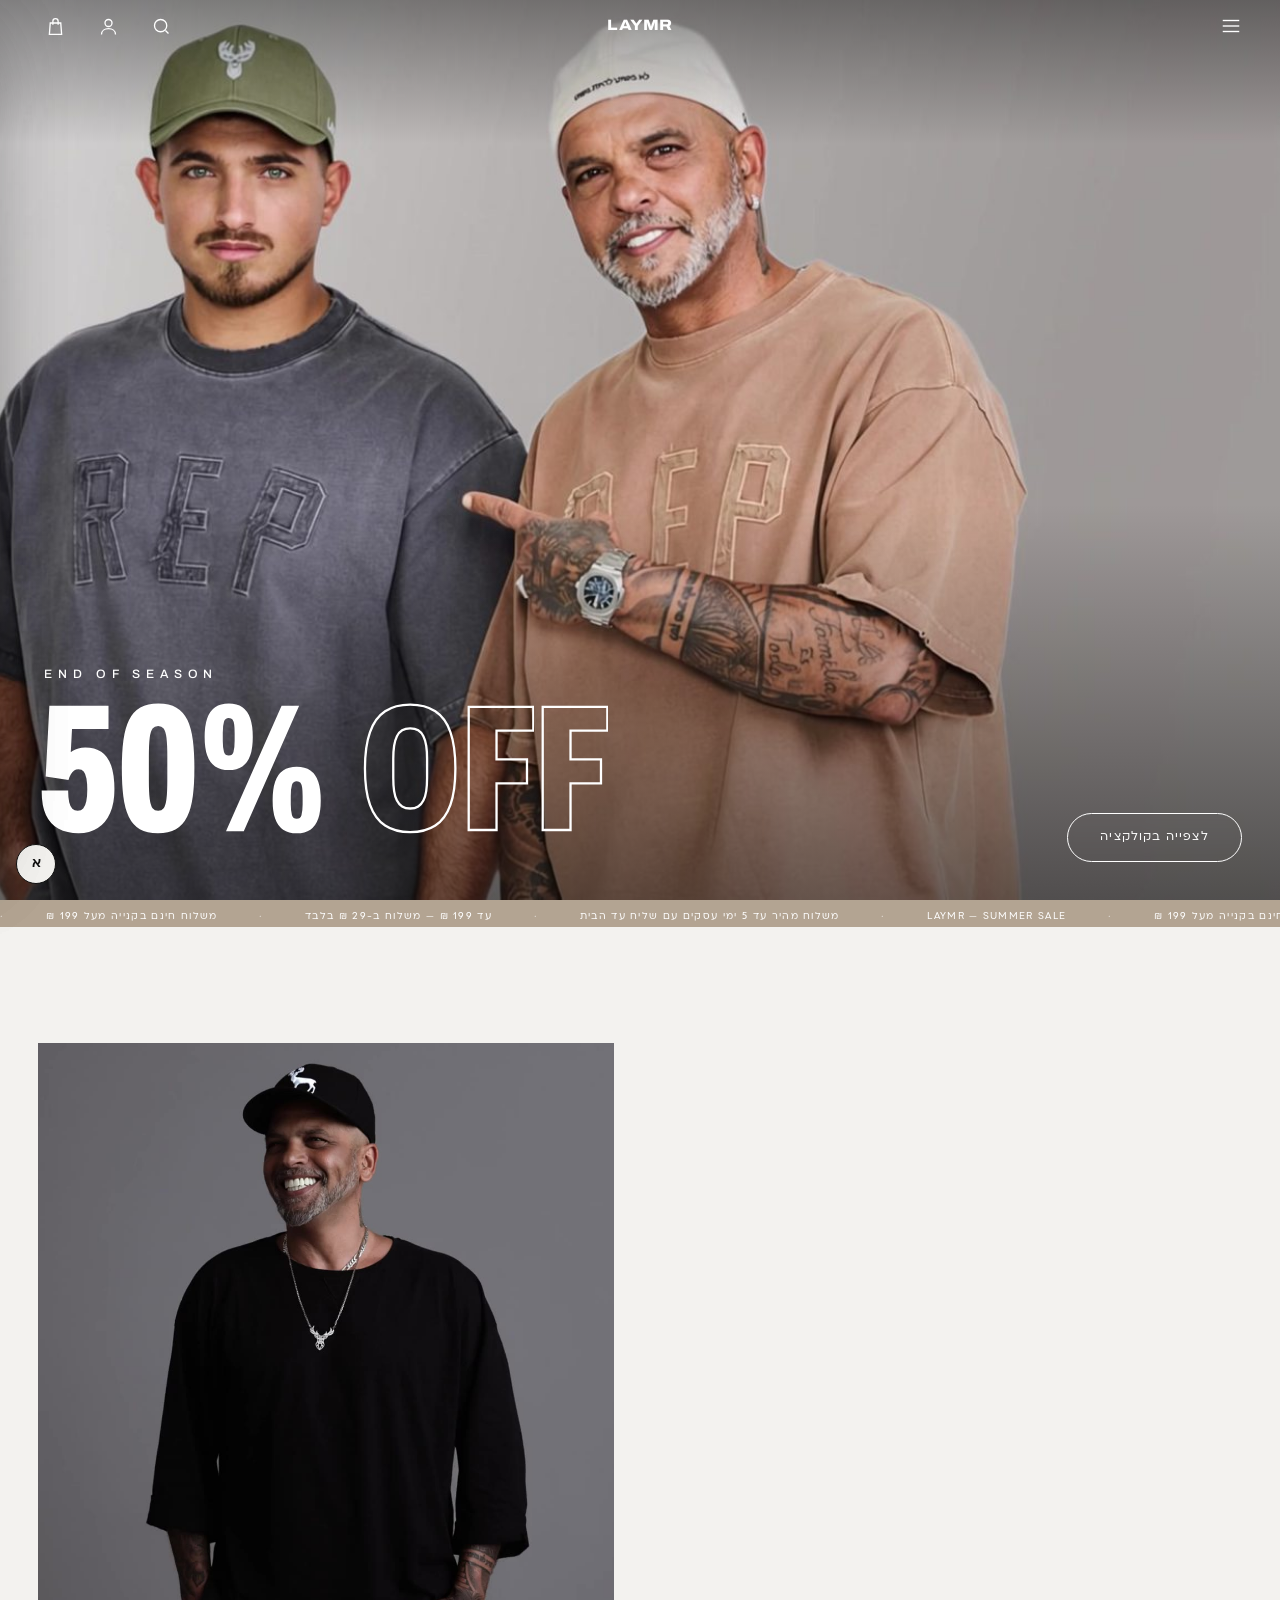
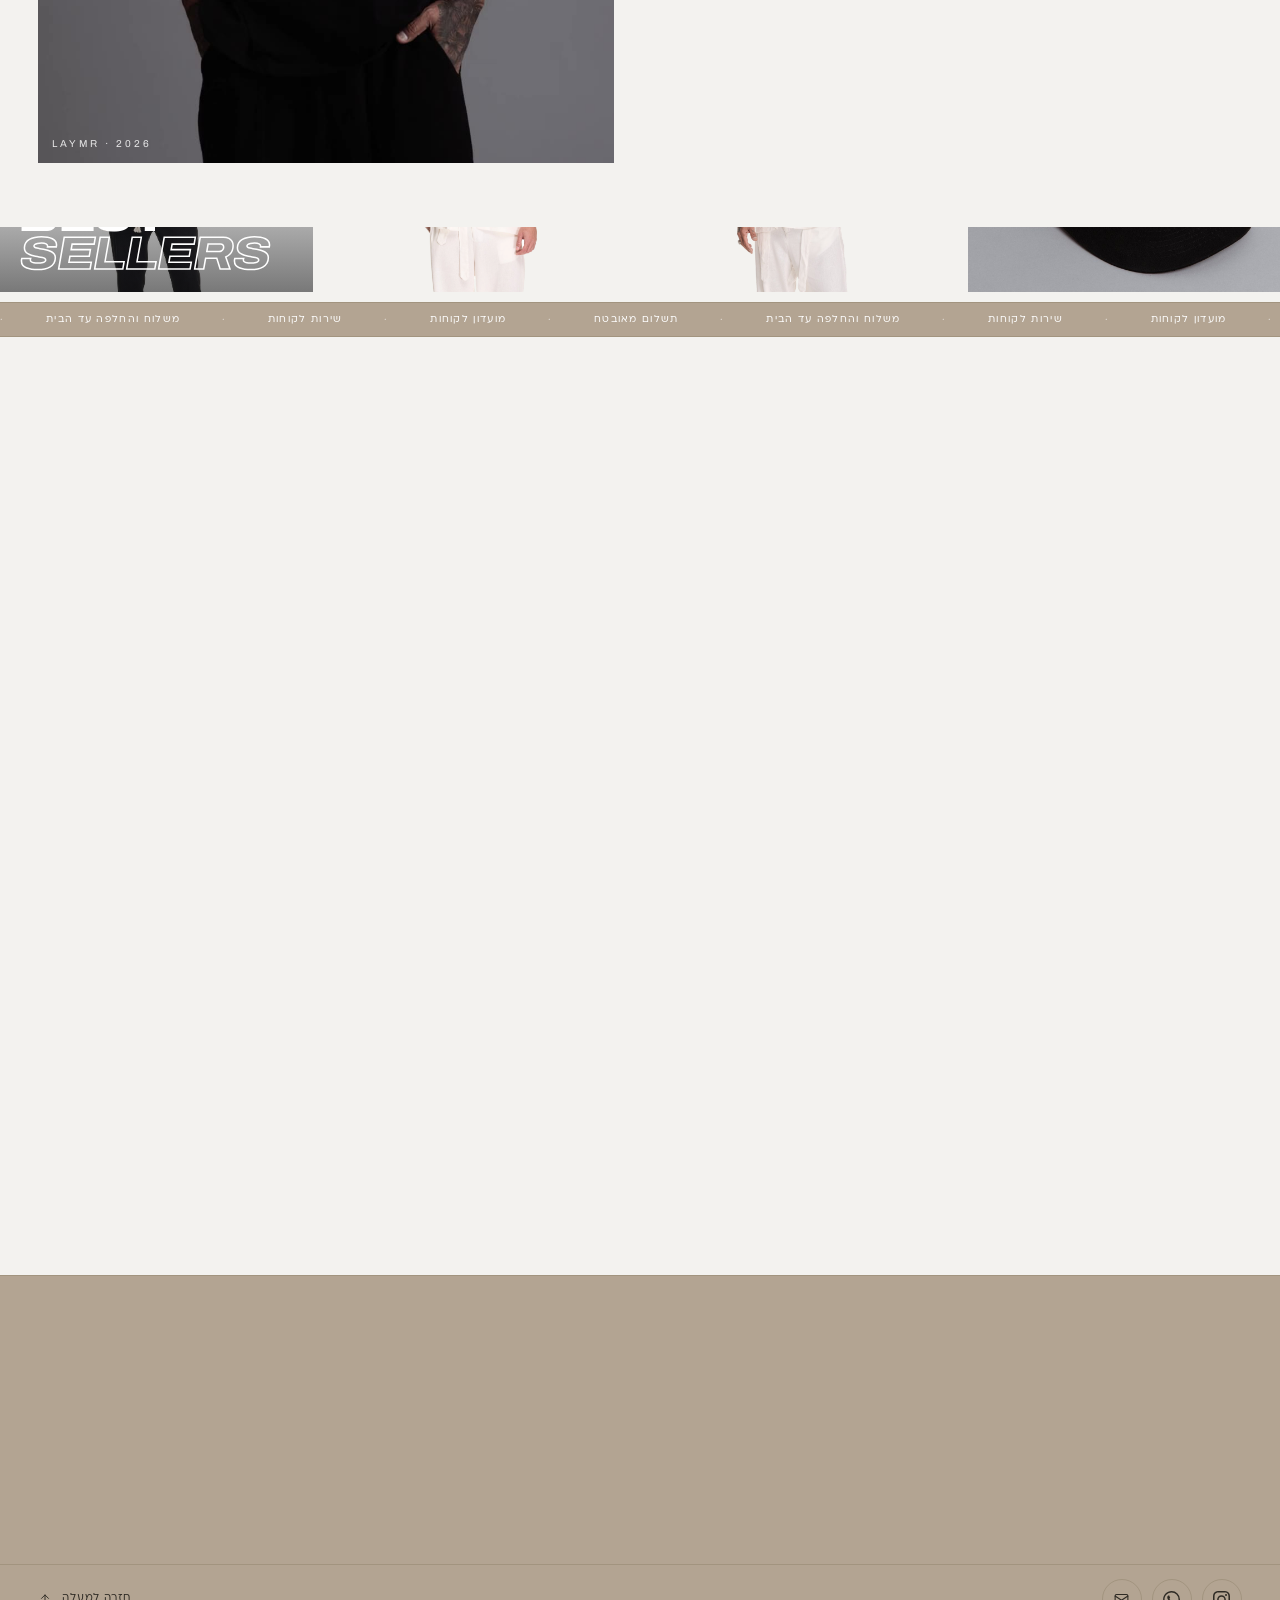
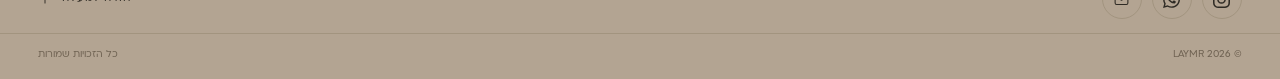
==== index.html @ 88dca65c "Desktop header: categories collapsed behind a 3-line toggle, expand inline on click Co-Authored-By: " ====
<!DOCTYPE html>
<html lang="he" dir="rtl">
<head>
<meta charset="UTF-8">
<meta name="viewport" content="width=device-width, initial-scale=1.0">
<title>LAYMR</title>
<!--
  LAYMR — רה-דיזיין, גרסה 1 (דראפט לאישור)
  כיוון: "פוסט-מינימליזם אופנתי" — מונוכרום, טיפוגרפיה ענקית כגרפיקה, גריד קווים דקים,
  תוויות שירות טקסטואליות, תנועה איטית ומדויקת (ease-out-expo), RTL מלא.
  גרסה מקומית: התמונות נטענות מתיקיית images/.
-->
<link rel="preconnect" href="https://fonts.googleapis.com">
<link rel="preconnect" href="https://fonts.gstatic.com" crossorigin>
<link href="https://fonts.googleapis.com/css2?family=Archivo:wdth,wght@62..125,100..900&family=IBM+Plex+Sans+Hebrew:wght@300;400;500;600;700&display=swap" rel="stylesheet">
<style>
/* ===== Ploni — פונט עברית (רישיון הלקוח) ===== */
@font-face{font-family:'Ploni';src:url('fonts/ploni-regular.woff2') format('woff2');font-weight:400;font-style:normal;font-display:swap}
@font-face{font-family:'Ploni';src:url('fonts/ploni-medium.woff2') format('woff2');font-weight:500;font-style:normal;font-display:swap}
@font-face{font-family:'Ploni';src:url('fonts/ploni-demibold.woff2') format('woff2');font-weight:600;font-style:normal;font-display:swap}
@font-face{font-family:'Ploni';src:url('fonts/ploni-bold.woff2') format('woff2');font-weight:700;font-style:normal;font-display:swap}

/* ============ TOKENS ============ */
:root{
  --font-he:'Ploni','IBM Plex Sans Hebrew',-apple-system,'Segoe UI',Arial,sans-serif;
  --font-lat:'Archivo','IBM Plex Sans Hebrew',Arial,sans-serif;

  --bg:#f3f2ef;          /* נייר חם, לא לבן סטרילי */
  --ink:#121212;
  --muted:#6a6a66;
  --line:#dcdad4;
  --line-strong:#121212;
  --warm:#b3a492;
  --warm-line:#a2947f;
  --warm-ink:#2e2a24;
  --white:#fdfdfc;

  --space-1:.25rem; --space-2:.5rem; --space-3:.75rem; --space-4:1rem;
  --space-6:1.5rem; --space-8:2rem; --space-12:3rem; --space-16:4rem; --space-24:6rem;

  --micro:11px;
  --ease:cubic-bezier(.16,1,.3,1);          /* ease-out-expo */
  --ease-io:cubic-bezier(.76,0,.24,1);
  --dur:.5s;
  --pad:clamp(16px,3vw,48px);
}
*{margin:0;padding:0;box-sizing:border-box}
html{scroll-behavior:smooth}
body{font-family:var(--font-he);background:var(--bg);color:var(--ink);font-size:15px;line-height:1.55;-webkit-font-smoothing:antialiased}
img{display:block;max-width:100%}
a{color:inherit;text-decoration:none}
ul{list-style:none}
button{font:inherit;color:inherit;background:none;border:none;cursor:pointer}
::selection{background:var(--ink);color:var(--bg)}
:focus-visible{outline:1.5px solid var(--ink);outline-offset:3px}

.lat{font-family:var(--font-lat)}
.micro{font-size:var(--micro);letter-spacing:.14em;text-transform:uppercase;font-weight:500}
.micro-he{font-size:12px;letter-spacing:.06em;font-weight:500}

/* ============ קו עליון — טיקר ============ */
.ticker{background:var(--warm);border-bottom:1px solid var(--warm-line);overflow:hidden;display:flex;user-select:none}
.ticker__inner{display:flex;flex-shrink:0;align-items:center;gap:0;animation:marquee 36s linear infinite;direction:ltr}
.ticker:hover .ticker__inner{animation-play-state:paused}
.ticker span{display:inline-block;padding:8px 2.6rem 8px 0;font-size:var(--micro);letter-spacing:.12em;white-space:nowrap;color:#fff}
.ticker span::after{content:'·';margin-right:2.6rem;color:rgba(255,255,255,.6)}
@keyframes marquee{to{transform:translateX(-100%)}}

/* ============ Header ============ */
header{position:fixed;top:0;right:0;left:0;z-index:70;color:#fff;background:transparent;border-bottom:1px solid transparent;transition:color .35s,background .35s,border-color .35s}
header.scrolled{color:var(--ink);background:color-mix(in srgb,var(--warm) 92%,transparent);backdrop-filter:blur(12px);border-bottom:1px solid var(--warm-line)}
.header-row{display:flex;align-items:center;justify-content:space-between;padding:0 var(--pad);height:52px;gap:16px}
.h-start{display:flex;align-items:center;gap:18px;min-width:0}
.h-nav{display:flex;gap:clamp(12px,1.3vw,22px);white-space:nowrap}
@media(min-width:1181px){
.h-nav{max-width:0;overflow:hidden;opacity:0;transition:max-width .7s var(--ease),opacity .4s;pointer-events:none}
.h-nav a{opacity:0;transform:translateX(14px);transition:opacity .45s var(--ease),transform .55s var(--ease)}
header.nav-open .h-nav{max-width:900px;opacity:1;pointer-events:auto}
header.nav-open .h-nav a{opacity:1;transform:none}
header.nav-open .h-nav a:nth-child(1){transition-delay:.05s}header.nav-open .h-nav a:nth-child(2){transition-delay:.09s}header.nav-open .h-nav a:nth-child(3){transition-delay:.13s}header.nav-open .h-nav a:nth-child(4){transition-delay:.17s}header.nav-open .h-nav a:nth-child(5){transition-delay:.21s}header.nav-open .h-nav a:nth-child(6){transition-delay:.25s}header.nav-open .h-nav a:nth-child(7){transition-delay:.29s}header.nav-open .h-nav a:nth-child(8){transition-delay:.33s}header.nav-open .h-nav a:nth-child(9){transition-delay:.37s}header.nav-open .h-nav a:nth-child(10){transition-delay:.41s}
}
.menu-toggle svg path{transition:transform .4s var(--ease),opacity .3s;transform-origin:12px 12px}
header.nav-open .menu-toggle .l1{transform:translateY(6px) rotate(45deg)}
header.nav-open .menu-toggle .l2{opacity:0}
header.nav-open .menu-toggle .l3{transform:translateY(-6px) rotate(-45deg)}
.h-nav a{font-size:12.5px;letter-spacing:.05em;font-weight:500;position:relative;padding:4px 0}
.h-nav a::after{content:'';position:absolute;bottom:0;right:0;height:1px;width:0;background:currentColor;transition:width .35s var(--ease)}
.h-nav a:hover::after{width:100%}
.hic{display:block;padding:7px}
.hic svg{width:21px;height:21px;stroke:currentColor;fill:none;stroke-width:1.5;display:block}
.hic:hover{opacity:.55}
.menu-toggle svg{width:22px;height:22px;stroke:currentColor;fill:none;stroke-width:1.5;display:block}
.h-mark{font-family:var(--font-lat);font-weight:800;font-stretch:115%;letter-spacing:.02em;font-size:15px;direction:ltr;position:relative;display:flex;align-items:center;justify-content:center}
.h-mark-text{transition:opacity .25s}
.h-mark-logo{position:absolute;inset:0;margin:auto;height:26px;width:auto;opacity:0;transition:opacity .25s}
header.scrolled .h-mark-text{opacity:0}
header.scrolled .h-mark-logo{opacity:1}
.h-util{display:flex;gap:18px;align-items:center}
.menu-toggle{display:block;padding:6px;margin-right:-6px}
@media(max-width:1180px){
  .h-nav{display:none}
}

/* ============ וורדמארק ענק + Hero ============ */
.masthead{position:relative}
.hero{position:relative;overflow:hidden;background:#e7e5e0}
.hero video{width:100%;height:100vh;height:100svh;object-fit:cover;object-position:68% 22%;display:block;background:#e7e5e0}
.hero-campaign{position:absolute;bottom:calc(var(--pad) + 6px);left:var(--pad);z-index:3;color:#fff;direction:ltr;text-align:left}
@media(max-width:700px){.hero-campaign{bottom:calc(var(--pad) + 86px)}}
.hc-kick{display:block;font-family:var(--font-lat);font-size:clamp(10px,.95vw,14px);font-weight:500;letter-spacing:.48em;text-transform:uppercase;opacity:0;margin:0 0 clamp(10px,1.1vw,16px) 6px;animation:hcUp .9s var(--ease) .95s forwards}.hc-line{display:flex;align-items:flex-end;gap:.18em;font-family:var(--font-lat);font-stretch:66%;font-weight:800;font-size:clamp(84px,14vw,236px);line-height:.82;letter-spacing:-.005em}.hc-w{display:inline-flex}.hc-ch{display:inline-block;overflow:hidden;padding-bottom:.06em}.hc-ch > span{display:block;transform:translateY(112%);opacity:0;animation:hwUp .9s var(--ease) forwards;animation-delay:calc(.45s + var(--i) * .055s)}.hc-ch i{display:block;font-style:normal;animation:hcFloat 5s ease-in-out infinite;animation-delay:calc(var(--i) * -.55s)}@keyframes hcFloat{0%,100%{transform:translateY(0)}50%{transform:translateY(-.035em)}}.hc-w.hollow i{color:transparent;-webkit-text-stroke:clamp(1.4px,.18vw,2.8px) #fff;animation:hcFloat 5s ease-in-out infinite,hcFill 3.4s ease-in-out infinite;animation-delay:calc(var(--i) * -.55s),calc(1.6s + var(--i) * .06s)}@keyframes hcFill{0%,44%,100%{color:transparent}50%,94%{color:#fff}}.hc-w.solid i{color:#fff;-webkit-text-stroke:clamp(1.4px,.18vw,2.8px) #fff;animation:hcFloat 5s ease-in-out infinite,hcSwap 3.4s ease-in-out infinite;animation-delay:calc(var(--i) * -.55s),calc(1.6s + var(--i) * .06s)}@keyframes hcSwap{0%,44%,100%{color:#fff}50%,94%{color:transparent}}@keyframes hcUp{from{opacity:0;transform:translateY(34px)}to{opacity:1;transform:none}}
.hc-sub{font-family:var(--font-lat);font-size:clamp(10px,1.2vw,15px);letter-spacing:.28em;margin-top:14px;font-weight:600}
.hero::after{content:'';position:absolute;inset:0;background:linear-gradient(to top,rgba(10,10,10,.52),transparent 44%);pointer-events:none}
.hero::before{content:'';position:absolute;inset:0;background:linear-gradient(to bottom,rgba(10,10,10,.4),transparent 16%);pointer-events:none;z-index:1}
.hero-meta{position:absolute;bottom:0;right:0;left:0;z-index:3;display:flex;justify-content:flex-start;align-items:flex-end;padding:var(--pad);color:#fff}
.hero-cta{font-size:13.5px;letter-spacing:.08em;border:1px solid #fff;border-radius:999px;padding:13px 32px;white-space:nowrap;transition:background .3s,color .3s;backdrop-filter:blur(3px)}
.hero-cta:hover{background:#fff;color:var(--ink)}

/* ============ מקטעים ============ */
.section{padding:0 var(--pad)}
.section-head{display:flex;align-items:flex-end;justify-content:space-between;gap:16px;padding:clamp(40px,7vw,86px) 0 clamp(16px,2.4vw,26px);border-bottom:1px solid var(--line-strong)}
.section-head .idx{font-family:var(--font-lat);font-size:var(--micro);letter-spacing:.14em;color:var(--muted);display:block;margin-bottom:10px;direction:ltr;text-align:right}
.section-head h2{font-size:clamp(34px,6vw,76px);font-weight:600;line-height:.95;letter-spacing:-.01em}
.section-head h2.lat{font-weight:800;font-stretch:112%;letter-spacing:0}
.section-head .view-all{font-size:12.5px;letter-spacing:.06em;white-space:nowrap;border-bottom:1px solid var(--ink);padding-bottom:3px;margin-bottom:6px;transition:opacity .3s}
.section-head .view-all:hover{opacity:.55}

/* גריד מוצרים עם קווים דקים */
.pgrid{display:grid;grid-template-columns:repeat(4,1fr);gap:1px;background:var(--line);border-bottom:1px solid var(--line)}
@media(max-width:1060px){.pgrid{grid-template-columns:repeat(3,1fr)}}
@media(max-width:720px){.pgrid{grid-template-columns:repeat(2,1fr)}}
.pcard{background:var(--bg);display:flex;flex-direction:column;position:relative;transition:background .4s}
.pcard:hover{background:var(--white)}
.pmedia{position:relative;overflow:hidden;aspect-ratio:3/4;background:#e9e7e2}
.pmedia img{width:100%;height:100%;object-fit:cover;transition:opacity .55s var(--ease),transform .9s var(--ease)}
.pmedia .alt{position:absolute;inset:0;opacity:0}
@media(hover:hover){
  .pcard:hover .pmedia .alt{opacity:1}
  .pcard:hover .pmedia .main{transform:scale(1.04)}
}
.ptag{position:absolute;top:10px;inset-inline-start:10px;font-family:var(--font-lat);font-size:10px;letter-spacing:.14em;background:var(--bg);padding:4px 8px;direction:ltr}
.soldout .pmedia img{filter:grayscale(.85);opacity:.6}
.soldout-band{position:absolute;inset-inline:0;top:50%;transform:translateY(-50%);text-align:center;font-size:11px;letter-spacing:.2em;padding:8px 0;background:color-mix(in srgb,var(--bg) 85%,transparent);backdrop-filter:blur(2px)}
.pinfo{display:flex;justify-content:space-between;align-items:baseline;gap:10px;padding:12px 14px 16px}
.pname{font-size:13px;font-weight:500;line-height:1.35}
.pcolors{font-size:11px;color:var(--muted);display:block;margin-top:3px}
.pprice{text-align:left;white-space:nowrap;font-size:13px}
.pprice .was{display:block;color:var(--muted);text-decoration:line-through;font-size:11px}
.pprice .now{font-weight:600}

/* ===== טיילים נקיים עם וידאו מוביל ===== */
.tile-grid{display:grid;grid-template-columns:repeat(4,1fr);gap:10px;margin-top:10px;margin-inline:calc(-1*var(--pad))}#tiles-new{margin-top:0}
@media(max-width:720px){.tile-grid{grid-template-columns:repeat(2,1fr);gap:8px;margin-top:8px}}
.tile{position:relative;display:block;aspect-ratio:1/1;overflow:hidden;background:#e9e7e2}
.tile img,.tile video{width:100%;height:100%;object-fit:cover;object-position:center 15%;transition:transform .8s var(--ease)}
.tile:hover img,.tile:hover video{transform:scale(1.045)}
.tile-lead::after{content:'';position:absolute;inset:0;background:linear-gradient(to top,rgba(10,10,10,.55),rgba(10,10,10,.18) 38%,transparent 60%);pointer-events:none}
.tile-title{position:absolute;bottom:clamp(14px,1.4vw,24px);left:clamp(14px,1.4vw,24px);right:14px;z-index:2;color:#fff;font-family:var(--font-lat);direction:ltr;text-align:left;display:flex;flex-direction:column;gap:clamp(8px,.8vw,13px);pointer-events:none}.tt-kick{display:flex;align-items:center;gap:10px;font-size:clamp(9px,.72vw,11px);font-weight:500;letter-spacing:.42em;text-transform:uppercase;white-space:nowrap}.tt-kick i{display:block;width:22px;height:1px;background:currentColor;flex:none}.tt-main{display:flex;flex-direction:column;align-items:flex-start;font-stretch:118%;font-size:clamp(30px,3.6vw,64px);line-height:.82;letter-spacing:-.03em}.tt-solid{font-weight:860}.tt-hollow{font-weight:800;font-style:italic;color:transparent;-webkit-text-stroke:clamp(1px,.12vw,2px) #fff;padding-left:.05em;transition:color .5s var(--ease)}.tile-lead:hover .tt-hollow{color:#fff}.tt-kick,.tt-main{opacity:0;transform:translateY(22px);transition:opacity .9s var(--ease),transform .9s var(--ease)}.in .tt-main{opacity:1;transform:none;transition-delay:.35s}.in .tt-kick{opacity:.92;transform:none;transition-delay:.6s}

/* ===== קרוסלת מוצרים ===== */
.pcar-wrap{margin-top:clamp(40px,6vw,80px);padding-bottom:clamp(64px,7vw,110px)}
.pcar{overflow:hidden;padding:clamp(76px,9.2vw,140px) 0}
.pcar-track{display:flex;gap:clamp(14px,2vw,26px);transition:transform .65s var(--ease);align-items:center}
.pcar-item{position:relative;flex:0 0 min(26%,320px);aspect-ratio:3/4;background:var(--bg);transform:scale(.56);transition:transform .7s var(--ease);cursor:pointer}
@media(max-width:720px){.pcar-item{flex:0 0 56%}}
.pcar-item.is-center{transform:scale(1.5);z-index:2}.pcar-track.noanim,.pcar-track.noanim .pcar-item{transition:none}
.pcar-item img{width:100%;height:100%;object-fit:contain;mix-blend-mode:multiply}
.pcar-bottom{display:flex;flex-direction:column;align-items:center;gap:16px;margin-top:14px}
.pcar-nav{display:flex;align-items:center;gap:14px}
.pcar-nav button{width:42px;height:42px;border:1px solid var(--ink);border-radius:50%;display:flex;align-items:center;justify-content:center;font-size:16px;transition:background .3s,color .3s}
.pcar-nav button:hover{background:var(--ink);color:var(--bg)}
.pcar-count{font-family:var(--font-lat);font-size:12px;letter-spacing:.12em;color:var(--muted);min-width:64px;text-align:center}
.pcar-all{background:var(--ink);color:var(--bg);border-radius:999px;padding:13px 32px;font-size:13.5px;letter-spacing:.05em;transition:opacity .3s}
.pcar-all:hover{opacity:.85}

/* ============ אינדקס קולקציות ============ */
.cindex{margin-top:clamp(56px,9vw,120px);border-top:1px solid var(--line-strong)}
.crow{display:flex;align-items:baseline;justify-content:space-between;gap:16px;border-bottom:1px solid var(--line);padding:clamp(14px,2.4vw,26px) 0;position:relative;transition:padding-inline-start .5s var(--ease)}
.crow:hover{padding-inline-start:clamp(10px,2vw,28px)}
.crow .cname{font-size:clamp(30px,5.4vw,70px);font-weight:600;line-height:1;letter-spacing:-.01em}
.crow .cname.lat{font-weight:800;font-stretch:112%}
.crow .cmeta{font-size:var(--micro);letter-spacing:.12em;color:var(--muted);white-space:nowrap;transition:color .3s}
.crow:hover .cmeta{color:var(--ink)}
.cpreview{position:fixed;z-index:60;width:min(300px,26vw);aspect-ratio:3/4;object-fit:cover;pointer-events:none;opacity:0;transform:scale(.96);transition:opacity .4s var(--ease),transform .4s var(--ease);top:50%;left:var(--pad);translate:0 -50%}
.cpreview.show{opacity:1;transform:scale(1)}
@media(max-width:960px),(hover:none){.cpreview{display:none}}

/* ============ SHOP THE LOOK ============ */
.look{display:grid;grid-template-columns:7fr 5fr;gap:clamp(20px,3.4vw,56px);align-items:start;padding-top:clamp(20px,3vw,36px)}
@media(max-width:860px){.look{grid-template-columns:1fr}}
.look-media{position:relative;overflow:hidden;background:#e9e7e2}
.look-media img{width:100%;aspect-ratio:4/5;object-fit:cover;transition:opacity .6s var(--ease)}
.look-side{position:sticky;top:76px}
.look-items{border-top:1px solid var(--line-strong)}
.litem{display:flex;gap:16px;align-items:center;padding:16px 0;border-bottom:1px solid var(--line)}
.litem img{width:72px;height:92px;object-fit:cover;background:#e9e7e2}
.litem .pname{font-size:14px}
.litem .add{font-size:12px;letter-spacing:.06em;border-bottom:1px solid var(--ink);padding-bottom:2px;margin-top:8px;display:inline-block;transition:opacity .3s}
.litem .add:hover{opacity:.55}
.look-nav{display:flex;align-items:center;gap:18px;margin-top:18px}
.look-nav button{font-size:12.5px;letter-spacing:.06em;border-bottom:1px solid transparent;transition:border-color .3s}
.look-nav button:hover{border-color:var(--ink)}
.look-count{font-family:var(--font-lat);font-size:var(--micro);letter-spacing:.14em;color:var(--muted);direction:ltr}

/* ============ בלוק מותג ============ */
.brand{padding:clamp(70px,11vw,150px) var(--pad)}
.brand-statement{font-size:clamp(26px,4.4vw,58px);font-weight:600;line-height:1.14;letter-spacing:-.01em;max-width:1050px}
.brand-statement .dim{color:var(--muted)}
.brand-cols{display:grid;grid-template-columns:5fr 7fr;gap:clamp(24px,4vw,64px);margin-top:clamp(40px,6vw,80px);align-items:end}
@media(max-width:860px){.brand-cols{grid-template-columns:1fr}}
.brand-cols img{width:100%;aspect-ratio:4/5;object-fit:cover;background:#e9e7e2}
.brand-text p{margin-bottom:14px;max-width:52ch;color:#2e2e2b;font-size:15.5px}
.brand-text .micro{color:var(--muted);display:block;margin-bottom:18px}

/* ============ פס שירות ============ */
.ticker-service{border-top:1px solid var(--warm-line);margin-top:10px}
.ticker-service .ticker__inner{animation-direction:reverse;animation-duration:30s}

/* ============ ניוזלטר ============ */
.news{padding:clamp(70px,10vw,130px) var(--pad);display:grid;grid-template-columns:1fr 1fr;gap:clamp(24px,4vw,64px)}
@media(max-width:860px){.news{grid-template-columns:1fr}}
.news h2{font-size:clamp(30px,4.6vw,58px);font-weight:600;line-height:1.05;letter-spacing:-.01em}
.news p{color:var(--muted);margin-top:12px;max-width:40ch}
.nform{display:flex;align-items:flex-end;gap:14px;border-bottom:1px solid var(--ink);padding-bottom:10px}
.nform input{flex:1;border:none;background:transparent;font:inherit;font-size:16px;padding:8px 0;outline:none;color:var(--ink)}
.nform input::placeholder{color:var(--muted)}
.nform button{font-size:20px;line-height:1;padding:4px 2px;transition:transform .35s var(--ease)}
.nform button:hover{transform:translateX(-5px)}
.nconsent{margin-top:14px;display:flex;flex-direction:column;gap:7px;font-size:12px;color:var(--muted)}
.nconsent label{display:flex;gap:8px;align-items:flex-start;cursor:pointer}
.nconsent input{margin-top:2px;accent-color:var(--ink)}
.nconsent a{text-decoration:underline;text-underline-offset:2px}
.nok{display:none;margin-top:12px;font-size:13px;font-weight:500}

/* ============ Footer ============ */
footer{border-top:1px solid var(--warm-line);background:var(--warm)}
.fwrap{display:grid;grid-template-columns:1.3fr 1fr 1fr 1.1fr .8fr;gap:26px;padding:clamp(28px,4vw,44px) var(--pad) clamp(18px,2.6vw,28px)}
@media(max-width:960px){.fwrap{grid-template-columns:1fr 1fr}}
@media(max-width:600px){.fwrap{grid-template-columns:1fr}}
.fcol h3{font-size:10.5px;letter-spacing:.14em;text-transform:uppercase;font-weight:600;margin-bottom:12px;color:#6f6252}
.fcol li{margin-bottom:7px;font-size:12.5px;color:var(--warm-ink)}
.fcol a{font-size:12.5px;color:var(--warm-ink)}
.fcol a:hover{text-decoration:underline;text-underline-offset:3px}
.fnews .nform{max-width:300px}
.fnews .nform input{font-size:14px;padding:6px 0}
.fnews .nform button{font-size:17px}
.fnews .nform input::placeholder{color:#7d7060}
.fnote{font-size:11.5px;color:#6f6252;margin-top:10px;max-width:300px}
.fbottom{display:flex;justify-content:space-between;gap:12px;padding:12px var(--pad) 16px;font-size:11px;color:#6f6252;border-top:1px solid var(--warm-line);flex-wrap:wrap}

/* ============ אוברליי תפריט + עגלה ============ */
.scrim{position:fixed;inset:0;background:rgba(18,18,18,.35);backdrop-filter:blur(3px);opacity:0;pointer-events:none;transition:opacity .4s;z-index:80}
.scrim.open{opacity:1;pointer-events:auto}
.menu-overlay{position:fixed;inset:0;background:var(--bg);z-index:90;display:flex;flex-direction:column;transform:translateY(-102%);transition:transform .6s var(--ease-io)}
.menu-overlay.open{transform:none}
.mo-head{display:flex;justify-content:space-between;align-items:center;height:52px;padding:0 var(--pad);border-bottom:1px solid var(--line)}
.menu-overlay .mo-head{height:76px;border-bottom:0}
.mo-logo img{height:30px;width:auto;display:block}
.mo-x{width:40px;height:40px;display:grid;place-items:center;margin-left:-8px}
.mo-x svg{width:22px;height:22px;fill:none;stroke:var(--ink);stroke-width:1.3;stroke-linecap:round}
.mo-body{flex:1;overflow-y:auto;padding:6px 0 20px}
.mo-body a{display:flex;align-items:center;justify-content:space-between;padding:0 var(--pad);height:60px;font-size:15.5px;font-weight:500;letter-spacing:.04em;line-height:1;border-bottom:1px solid rgba(46,42,36,.07);opacity:0;transform:translateX(18px);transition:opacity .5s var(--ease),transform .5s var(--ease),background .3s}
.mo-body a:last-child{border-bottom:0}
.mo-body a svg{width:16px;height:16px;fill:none;stroke:currentColor;stroke-width:1.3;stroke-linecap:round;stroke-linejoin:round;opacity:.7}
.mo-body a:hover,.mo-body a:active{background:rgba(46,42,36,.055)}
.mo-body a.on{background:rgba(46,42,36,.055)}
.menu-overlay.open .mo-body a{opacity:1;transform:none}
.mo-foot{padding:22px var(--pad) 30px;background:#e8e4dd;display:flex;flex-direction:column;gap:18px}
.mo-foot-row{display:flex;justify-content:space-between;align-items:center;gap:16px}
.mo-region{font-size:14px;font-weight:500;letter-spacing:.02em}
.mo-links{display:flex;gap:18px}
.mo-links a{font-size:13px;letter-spacing:.04em;color:#5a5248}
.mo-social{display:flex;gap:14px}
.mo-social a{width:40px;height:40px;border-radius:50%;border:1px solid rgba(46,42,36,.22);display:grid;place-items:center}
.mo-social img,.mo-social svg{width:17px;height:17px;display:block}
.mo-social svg{fill:none;stroke:var(--ink);stroke-width:1.5;stroke-linecap:round;stroke-linejoin:round}
.cart-drawer{position:fixed;top:0;bottom:0;left:0;width:min(440px,100vw);background:var(--bg);z-index:95;transform:translateX(-103%);transition:transform .55s var(--ease-io);display:flex;flex-direction:column;border-inline-end:1px solid var(--line);box-shadow:30px 0 80px -40px rgba(0,0,0,.25)}
.cart-drawer.open{transform:none}
.cd-head{display:flex;justify-content:space-between;align-items:center;padding:0 24px;height:64px;border-bottom:1px solid var(--line);flex:none}
.cd-title{margin:0;font-family:var(--font-he);font-weight:500;font-size:17px;display:flex;align-items:center;gap:10px}
.cd-count{display:inline-grid;place-items:center;min-width:22px;height:22px;padding:0 6px;border-radius:11px;background:var(--ink);color:#fff;font-family:var(--font-lat);font-size:11px;font-weight:600}
.cd-x{width:40px;height:40px;display:grid;place-items:center;margin-left:-10px;background:transparent;border:0;cursor:pointer}
.cd-x svg{width:20px;height:20px;fill:none;stroke:var(--ink);stroke-width:1.3;stroke-linecap:round}
.cd-ship{padding:16px 24px 0;flex:none}
.cd-ship p{margin:0 0 10px;font-size:12.5px;color:#5a5248}
.cd-ship p b{font-weight:600;color:var(--ink)}
.cd-ship.done p{color:#2e6b3f}
.cd-bar{height:2px;background:rgba(46,42,36,.12);overflow:hidden}
.cd-bar i{display:block;height:100%;width:0;background:var(--ink);transition:width .8s var(--ease)}
.cd-ship.done .cd-bar i{background:#2e6b3f}
.cart-drawer.empty .cd-ship{display:none}
.cd-body{flex:1;overflow-y:auto;padding:8px 24px 24px}
.cd-item{display:grid;grid-template-columns:84px 1fr;gap:16px;padding:18px 0;border-bottom:1px solid var(--line);opacity:0;transform:translateY(12px);animation:cdIn .6s var(--ease) forwards}
@keyframes cdIn{to{opacity:1;transform:none}}
.cd-item:nth-child(2){animation-delay:.06s}.cd-item:nth-child(3){animation-delay:.12s}.cd-item:nth-child(4){animation-delay:.18s}.cd-item:nth-child(5){animation-delay:.24s}
.cd-item img{width:84px;aspect-ratio:3/4;object-fit:cover;background:#ebe9e4;display:block}
.cd-item .cd-ttl{font-size:14px;font-weight:500;display:block;line-height:1.3}
.cd-item .cd-var{font-size:12px;color:#6f6252;margin-top:4px}
.cd-item .cd-row{display:flex;justify-content:space-between;align-items:center;margin-top:14px;gap:12px}
.cd-qty{display:inline-flex;align-items:center;border:1px solid var(--line);height:32px}
.cd-qty button{width:30px;height:100%;border:0;background:transparent;cursor:pointer;font-size:15px;color:var(--ink)}
.cd-qty span{min-width:24px;text-align:center;font-family:var(--font-lat);font-size:12.5px}
.cd-item .cd-pr{font-family:var(--font-lat);font-size:13.5px;direction:ltr}
.cd-rm{display:inline-block;margin-top:10px;font-size:11.5px;color:#8a7e6f;text-decoration:underline;text-underline-offset:3px;background:transparent;border:0;cursor:pointer;padding:0;font-family:inherit}
.cd-rm:hover{color:var(--ink)}
.cd-foot{flex:none;padding:16px 24px 22px;border-top:1px solid var(--line);background:var(--bg)}
.cart-drawer.empty .cd-foot{display:none}
.cd-sub{display:flex;justify-content:space-between;align-items:baseline;font-size:14px;font-weight:500}
.cd-sub span:last-child{font-family:var(--font-lat);font-size:16px;direction:ltr}
.cd-lines{display:flex;flex-direction:column;gap:6px;margin-bottom:10px}
.cd-line{display:flex;justify-content:space-between;font-size:12.5px;color:#5a5248}
.cd-line span:last-child{font-family:var(--font-lat);direction:ltr}
.cd-sub{border-top:1px solid var(--line);padding-top:10px}
.cd-note{margin:6px 0 10px;font-size:11.5px;color:#8a7e6f}
.cd-note a{text-decoration:underline;text-underline-offset:3px;color:#5a5248}
.cd-memo{margin-bottom:14px}
.cd-memo summary{list-style:none;cursor:pointer;font-size:12.5px;color:#5a5248;text-decoration:underline;text-underline-offset:3px;display:inline-block}
.cd-memo summary::-webkit-details-marker{display:none}
.cd-memo textarea{display:block;width:100%;margin-top:10px;border:1px solid var(--line);background:#fff;font:inherit;font-size:13px;padding:10px 12px;resize:vertical;min-height:70px;outline:none;color:var(--ink)}
.cd-memo textarea:focus{border-color:var(--ink)}
.cd-go{display:flex;align-items:center;justify-content:space-between;height:56px;padding:0 22px;background:var(--ink);color:#fff;font-size:13px;letter-spacing:.12em;text-transform:uppercase;transition:background .3s,transform .3s var(--ease)}
.cd-go:hover{background:#000}
.cd-go span:last-child{font-family:var(--font-lat);font-size:14px;letter-spacing:0;direction:ltr}
.cd-more{display:block;text-align:center;margin-top:12px;font-size:12.5px;color:#5a5248;text-decoration:underline;text-underline-offset:3px}
.cd-empty{height:100%;display:flex;flex-direction:column;align-items:center;justify-content:center;text-align:center;gap:14px;padding:30px 0}
.cd-empty svg{width:46px;height:46px;fill:none;stroke:var(--ink);stroke-width:1;stroke-linecap:round;stroke-linejoin:round;opacity:.8}
.cd-empty h4{margin:6px 0 0;font-family:var(--font-he);font-weight:500;font-size:20px}
.cd-empty p{margin:0;font-size:13.5px;color:#6f6252;max-width:26ch}
.cd-empty .btn-line{margin-top:10px}
.cd-sugg{margin-top:28px;width:100%}
.cd-sugg h5{margin:0 0 12px;font-family:var(--font-lat);font-size:10.5px;letter-spacing:.3em;text-transform:uppercase;color:#6f6252;font-weight:600}
.cd-sugg-grid{display:grid;grid-template-columns:repeat(3,1fr);gap:8px}
.cd-sugg-grid a{display:block;text-align:right}
.cd-sugg-grid .im{aspect-ratio:3/4;background:#ebe9e4;overflow:hidden}
.cd-sugg-grid img{width:100%;height:100%;object-fit:cover;display:block}
.cd-sugg-grid .t{display:block;font-size:11.5px;margin-top:6px;white-space:nowrap;overflow:hidden;text-overflow:ellipsis}
.cd-sugg-grid .pr{display:block;font-family:var(--font-lat);font-size:11px;color:#6f6252;direction:ltr;text-align:right}
.hic{position:relative}
.hic-dot{position:absolute;top:7px;right:5px;width:7px;height:7px;border-radius:50%;background:#2e6b3f;transform:scale(0);transition:transform .35s var(--ease)}
body.logged .hic-dot{transform:none}
.acct-drawer{position:fixed;top:0;bottom:0;left:0;width:min(440px,100vw);background:var(--bg);z-index:95;transform:translateX(-103%);transition:transform .55s var(--ease-io);display:flex;flex-direction:column;border-inline-end:1px solid var(--line);box-shadow:30px 0 80px -40px rgba(0,0,0,.25)}
.acct-drawer.open{transform:none}
.ac-body{flex:1;overflow-y:auto;padding:26px 28px 34px}
.ac-tabs{display:flex;position:relative;border-bottom:1px solid var(--line);margin-bottom:26px}
.ac-tabs button{flex:1;height:44px;background:transparent;border:0;font:inherit;font-size:14px;color:#8a7e6f;cursor:pointer;transition:color .3s}
.ac-tabs button.on{color:var(--ink);font-weight:500}
.ac-tabs i{position:absolute;bottom:-1px;height:1.5px;width:50%;background:var(--ink);right:0;transition:transform .4s var(--ease)}
.ac-tabs.alt i{transform:translateX(-100%)}
.ac-intro{font-size:13.5px;color:#5a5248;line-height:1.6;margin:0 0 22px}
.ac-f{display:flex;flex-direction:column;gap:16px}
.ac-row2{display:grid;grid-template-columns:1fr 1fr;gap:12px}
.ac-field{position:relative}
.ac-field input{width:100%;height:50px;border:0;border-bottom:1px solid #c9c4bb;background:transparent;font:inherit;font-size:15px;color:var(--ink);padding:14px 0 0;outline:none;transition:border-color .3s}
.ac-field input:focus{border-color:var(--ink)}
.ac-field label{position:absolute;right:0;top:16px;font-size:14px;color:#8a7e6f;pointer-events:none;transition:all .25s var(--ease);transform-origin:right top}
.ac-field input:focus + label,.ac-field input:not(:placeholder-shown) + label{top:0;font-size:11px;color:#6f6252}
.ac-field input::placeholder{color:transparent}
.ac-field.lat input{direction:ltr;text-align:left}
.ac-eye{position:absolute;left:0;top:14px;width:30px;height:30px;display:grid;place-items:center;background:transparent;border:0;cursor:pointer;color:#8a7e6f}
.ac-eye svg{width:18px;height:18px;fill:none;stroke:currentColor;stroke-width:1.4;stroke-linecap:round;stroke-linejoin:round}
.ac-field.err input{border-color:#b4452f}
.ac-msg{font-size:12px;color:#b4452f;min-height:16px;margin-top:-6px}
.ac-between{display:flex;justify-content:space-between;align-items:center;font-size:12.5px;color:#5a5248;margin-top:-4px}
.ac-check{display:flex;align-items:center;gap:10px;cursor:pointer}
.ac-check input{width:16px;height:16px;accent-color:var(--ink);margin:0}
.ac-link{background:transparent;border:0;font:inherit;font-size:12.5px;color:#5a5248;text-decoration:underline;text-underline-offset:3px;cursor:pointer;padding:0}
.ac-link:hover{color:var(--ink)}
.ac-btn{display:flex;align-items:center;justify-content:center;gap:10px;width:100%;height:54px;margin-top:6px;border:0;background:var(--ink);color:#fff;font:inherit;font-size:13px;letter-spacing:.14em;text-transform:uppercase;cursor:pointer;transition:background .3s,opacity .3s}
.ac-btn:hover{background:#000}.ac-btn:disabled{opacity:.6;cursor:wait}
.ac-btn .sp{width:14px;height:14px;border:1.5px solid rgba(255,255,255,.4);border-top-color:#fff;border-radius:50%;animation:acSpin .8s linear infinite;display:none}
.ac-btn.busy .sp{display:block}
@keyframes acSpin{to{transform:rotate(360deg)}}
.ac-or{display:flex;align-items:center;gap:14px;margin:24px 0 16px;font-size:11.5px;color:#8a7e6f;letter-spacing:.1em}
.ac-or::before,.ac-or::after{content:'';flex:1;height:1px;background:var(--line)}
.ac-soc{display:grid;grid-template-columns:1fr 1fr;gap:10px}
.ac-soc button{height:46px;border:1px solid #c9c4bb;background:transparent;font:inherit;font-size:13px;display:flex;align-items:center;justify-content:center;gap:9px;cursor:pointer;color:var(--ink);transition:border-color .3s,background .3s}
.ac-soc button:hover{border-color:var(--ink);background:rgba(46,42,36,.03)}
.ac-soc svg{width:16px;height:16px}
.ac-foot{margin-top:26px;font-size:11.5px;color:#8a7e6f;line-height:1.6}
.ac-foot a{text-decoration:underline;text-underline-offset:3px}
.ac-hello{margin:6px 0 4px;font-family:var(--font-he);font-weight:600;font-size:clamp(28px,3vw,34px);line-height:1.05;letter-spacing:-.01em}
.ac-sub{font-size:13.5px;color:#6f6252;margin:0 0 26px}
.ac-club{background:var(--ink);color:#fff;padding:18px 20px;display:flex;justify-content:space-between;align-items:center;gap:14px;margin-bottom:22px}
.ac-club b{display:block;font-family:var(--font-lat);font-size:10.5px;letter-spacing:.3em;text-transform:uppercase;opacity:.7;margin-bottom:6px;font-weight:600}
.ac-club span{font-size:14px}
.ac-club .pts{font-family:var(--font-lat);font-size:26px;font-weight:600;direction:ltr}
.ac-menu{border-top:1px solid var(--line)}
.ac-menu a,.ac-menu button{display:flex;justify-content:space-between;align-items:center;width:100%;padding:17px 0;border:0;border-bottom:1px solid var(--line);background:transparent;font:inherit;font-size:14.5px;color:var(--ink);cursor:pointer;text-align:right}
.ac-menu svg{width:15px;height:15px;fill:none;stroke:currentColor;stroke-width:1.3;stroke-linecap:round;stroke-linejoin:round;opacity:.7}
.ac-menu small{font-size:11.5px;color:#8a7e6f;margin-right:auto;margin-left:10px}
.ac-out{margin-top:22px;font-size:12.5px}
.ac-ok{display:flex;flex-direction:column;align-items:center;text-align:center;gap:12px;padding:30px 0}
.ac-ok svg{width:44px;height:44px;fill:none;stroke:#2e6b3f;stroke-width:1.2;stroke-linecap:round;stroke-linejoin:round}
.ac-ok h4{margin:0;font-family:var(--font-he);font-weight:500;font-size:20px}
.ac-ok p{margin:0;font-size:13.5px;color:#6f6252;max-width:30ch}
.ac-view{animation:cdIn .5s var(--ease) both}
.hic-badge{position:absolute;top:2px;right:0;min-width:16px;height:16px;padding:0 4px;border-radius:8px;background:var(--ink);color:#fff;font-family:var(--font-lat);font-size:9.5px;font-weight:600;display:grid;place-items:center;transform:scale(0);transition:transform .35s var(--ease)}
.hic-badge.on{transform:none}
header.scrolled .hic-badge,.sub .hic-badge{background:var(--ink)}
.btn-line{font-size:12.5px;letter-spacing:.06em;border:1px solid var(--ink);padding:12px 26px;transition:background .3s,color .3s}
.btn-line:hover{background:var(--ink);color:var(--bg)}

/* ===== אודות ===== */
.about-overlay{position:fixed;inset:0;background:var(--bg);z-index:90;transform:translateY(103%);transition:transform .6s var(--ease-io);display:flex;flex-direction:column;overflow:hidden}
.about-overlay:not(.open) .mo-head{visibility:hidden}
.about-overlay.open{transform:none}
.about-body{flex:1;overflow-y:auto;display:grid;grid-template-columns:1fr 1fr;gap:clamp(24px,4vw,64px);padding:clamp(24px,4vw,56px) var(--pad);align-items:center}
@media(max-width:860px){.about-body{grid-template-columns:1fr;align-items:start}}
.about-text .micro{color:var(--muted);display:block;margin-bottom:18px}
.about-statement{font-size:clamp(24px,3.4vw,44px);font-weight:600;line-height:1.15;letter-spacing:-.01em;margin-bottom:22px}
.about-text p{margin-bottom:14px;color:#2e2e2b;font-size:15.5px;max-width:52ch}
.about-media{position:relative;overflow:hidden;background:#d9d6d0}
.ab-x{display:none;position:absolute;top:14px;left:14px;z-index:5;width:40px;height:40px;border-radius:50%;background:rgba(244,241,236,.82);backdrop-filter:blur(8px);place-items:center;transition:opacity .3s,transform .3s var(--ease)}
.ab-x svg{width:18px;height:18px;fill:none;stroke:var(--ink);stroke-width:1.4;stroke-linecap:round}
.about-video{width:100%;aspect-ratio:4/5;object-fit:cover;display:block;background:#d9d6d0;transform:scale(1.04);transition:transform 1.8s var(--ease)}
.about-overlay.open .about-video{transform:none}
.ab-tag{position:absolute;left:14px;bottom:12px;font-family:var(--font-lat);font-size:10px;letter-spacing:.3em;text-transform:uppercase;color:#fff;opacity:.85;direction:ltr}
.ab-kick{display:flex;align-items:center;gap:12px;font-family:var(--font-lat);font-size:10.5px;letter-spacing:.38em;text-transform:uppercase;font-weight:600;color:var(--muted);direction:ltr;justify-content:flex-end}
.ab-kick i{display:block;width:26px;height:1px;background:currentColor}
.ab-title{margin:22px 0 22px;font-family:var(--font-he);font-weight:600;font-size:clamp(44px,5.6vw,84px);line-height:.98;letter-spacing:-.02em}
.ab-title em{font-style:normal;color:transparent;-webkit-text-stroke:1.5px var(--ink)}
.ab-lead{font-size:clamp(17px,1.35vw,21px);font-weight:500;line-height:1.5;color:var(--ink);max-width:48ch;margin-bottom:14px}
.ab-p{font-size:15px;line-height:1.7;color:#4a463f;max-width:54ch;margin-bottom:10px}
.ab-vals{list-style:none;margin:26px 0 0;padding:0;display:grid;grid-template-columns:repeat(2,1fr);gap:0 28px;max-width:520px}
.ab-vals li{display:flex;align-items:baseline;gap:12px;padding:11px 0;border-top:1px solid var(--line);font-size:14px;font-weight:500}
.ab-vals li:nth-last-child(-n+2){border-bottom:1px solid var(--line)}
.ab-vals b{font-family:var(--font-lat);font-weight:600;font-size:11px;letter-spacing:.14em;color:var(--muted)}
.ab-ctas{display:flex;align-items:center;gap:22px;margin-top:26px;flex-wrap:wrap}
.ab-btn{display:inline-flex;align-items:center;gap:12px;height:46px;padding:0 22px;background:var(--ink);color:#fff;font-size:14px;font-weight:500;transition:transform .4s var(--ease),background .4s}
.ab-btn svg{width:16px;height:16px;fill:none;stroke:currentColor;stroke-width:1.6;stroke-linecap:round;stroke-linejoin:round;transition:transform .4s var(--ease)}
.ab-btn:hover{background:#000}.ab-btn:hover svg{transform:translateX(-4px)}
.ab-link{font-family:var(--font-lat);font-size:12px;letter-spacing:.22em;text-transform:uppercase;font-weight:600;border-bottom:1px solid var(--ink);padding-bottom:3px}
.ab-sign{direction:ltr;text-align:right;margin-top:34px;font-family:var(--font-lat);font-weight:800;font-stretch:118%;font-size:clamp(40px,4.4vw,64px);line-height:.9;letter-spacing:.06em;color:transparent;-webkit-text-stroke:1px rgba(46,42,36,.3);user-select:none}
.about-text > *{opacity:0;transform:translateY(22px);transition:opacity .9s var(--ease),transform .9s var(--ease)}
.about-overlay.open .about-text > *{opacity:1;transform:none}
.about-overlay.open .about-text > :nth-child(1){transition-delay:.25s}.about-overlay.open .about-text > :nth-child(2){transition-delay:.33s}.about-overlay.open .about-text > :nth-child(3){transition-delay:.41s}.about-overlay.open .about-text > :nth-child(4){transition-delay:.49s}.about-overlay.open .about-text > :nth-child(5){transition-delay:.55s}.about-overlay.open .about-text > :nth-child(6){transition-delay:.62s}.about-overlay.open .about-text > :nth-child(7){transition-delay:.7s}.about-overlay.open .about-text > :nth-child(8){transition-delay:.78s}
@media(max-width:860px){
.about-body{display:flex;flex-direction:column;padding:0;align-items:stretch}
.about-media{margin:0;order:-1;flex:none}
.about-video{aspect-ratio:9/16;max-height:88svh;object-position:50% 0;transform:none}
.about-media::after{content:'';position:absolute;left:0;right:0;bottom:0;height:22%;background:linear-gradient(to bottom,rgba(244,241,236,0),rgba(244,241,236,.55) 55%,var(--bg))}
.about-text{padding:0 var(--pad) 40px;margin-top:-40px;position:relative;z-index:1}
.about-overlay .mo-head{position:absolute;top:0;left:0;right:0;z-index:4;background:var(--bg);transform:translateY(-100%);transition:transform .4s var(--ease)}
.about-overlay.scrolled .mo-head{transform:none}
.ab-x{display:grid}
.about-overlay.scrolled .ab-x{opacity:0;pointer-events:none;transform:scale(.8)}
.ab-title{font-size:clamp(44px,13vw,60px);margin:14px 0 16px}
.ab-lead{font-size:17px}
.ab-vals{grid-template-columns:1fr 1fr;gap:0 18px}
.ab-sign{font-size:46px;margin-top:28px}
.ab-tag{display:none}
}

/* ============ נגישות ============ */
.a11y-btn{position:fixed;bottom:16px;left:16px;z-index:65;width:40px;height:40px;border:1px solid var(--ink);border-radius:50%;background:var(--bg);display:flex;align-items:center;justify-content:center;font-size:15px;font-weight:600}

/* ============ Reveal on scroll ============ */
[data-reveal]{opacity:0;transform:translateY(34px);transition:opacity .9s var(--ease),transform .9s var(--ease)}
[data-reveal].in{opacity:1;transform:none}
[data-reveal][data-d="1"]{transition-delay:.08s}
[data-reveal][data-d="2"]{transition-delay:.16s}
[data-reveal][data-d="3"]{transition-delay:.24s}

@media (prefers-reduced-motion: reduce){
  *,*::before,*::after{animation-duration:.01ms!important;animation-iteration-count:1!important;transition-duration:.01ms!important;scroll-behavior:auto!important}
  [data-reveal]{opacity:1;transform:none}
  .hero img{transform:none}
}

/* ===== לוגו ממורכז מוחלט בבר ===== */
.header-row{position:relative}
.h-mark{position:absolute;left:50%;top:50%;transform:translate(-50%,-50%);z-index:1}

/* iOS: בלי כפתור Play מעל וידאו רקע */
video::-webkit-media-controls{display:none!important}video::-webkit-media-controls-start-playback-button{display:none!important;-webkit-appearance:none}video::-webkit-media-controls-panel{display:none!important}
/* ===== הירו 2: LAYMR SALE (מתחלף אחרי הווידאו) ===== */
.hsale{position:absolute;inset:0;z-index:2;background:#e5443a;color:#fff;opacity:0;visibility:hidden;transition:opacity 1s var(--ease),visibility 0s 1s;overflow:hidden;display:flex;flex-direction:column;align-items:center;justify-content:center;gap:clamp(18px,2.6vw,38px);padding:90px var(--pad) 120px}
.hero.sale-on .hsale{opacity:1;visibility:visible;transition:opacity 1s var(--ease)}
.hero-campaign,.hero-meta{transition:opacity .8s var(--ease)}
.hero.sale-on .hero-campaign,.hero.sale-on .hero-meta,.hero.rep-on .hero-campaign,.hero.rep-on .hero-meta{opacity:0;pointer-events:none}
.hsale-bg{position:absolute;inset:0;display:flex;align-items:center;justify-content:center;pointer-events:none}
.hsale-bg span{font-family:var(--font-lat);font-weight:900;font-stretch:125%;font-size:clamp(260px,46vw,820px);line-height:1;color:transparent;-webkit-text-stroke:1px rgba(255,255,255,.2);letter-spacing:-.04em;white-space:nowrap;animation:hsDrift 18s ease-in-out infinite alternate}
@keyframes hsDrift{from{transform:translateX(-14%) translateY(-6%)}to{transform:translateX(14%) translateY(6%)}}
.hsale-word{position:relative;display:flex;flex-wrap:nowrap;white-space:nowrap;justify-content:center;font-family:var(--font-lat);font-weight:800;font-stretch:62%;font-size:clamp(64px,16.5vw,300px);line-height:.86;letter-spacing:-.005em}.hsale-word .hword{display:inline-flex}
.hsale-word .hwrap{display:inline-block;overflow:hidden;padding-bottom:.06em}
.hsale-word .hw{display:inline-block;transform:translateY(112%);opacity:0}
.hero.sale-on .hsale-word .hw{animation:hwUp .95s var(--ease) forwards;animation-delay:calc(.3s + var(--i) * .05s)}
@keyframes hwUp{from{transform:translateY(112%);opacity:0}to{transform:none;opacity:1}}
.hsale-word .hsp{width:.26em}
.hsale-card{position:relative;background:#fff;color:#e5443a;padding:clamp(14px,1.6vw,24px) clamp(24px,3vw,46px);text-align:center;opacity:0;border-radius:3px;box-shadow:0 24px 60px -20px rgba(60,0,0,.45)}
.hero.sale-on .hsale-card{animation:hcUp .9s var(--ease) 1.05s forwards}
.hsale-price{font-family:var(--font-he);font-weight:700;font-size:clamp(24px,3.1vw,54px);line-height:1.05;display:flex;align-items:baseline;justify-content:center;gap:.22em}
.hsale-price b{font-family:var(--font-lat);font-weight:860;font-stretch:118%;font-size:1.12em;letter-spacing:-.03em;direction:ltr;display:inline-block}
.hsale-price .ils{font-family:var(--font-he);font-weight:600;font-size:.62em;opacity:.9}
.hsale-note{font-family:var(--font-he);font-weight:500;font-size:clamp(13px,1.15vw,19px);margin-top:8px;opacity:.9}
.hsale-cta{position:relative;opacity:0;font-family:var(--font-he)}
.hero.sale-on .hsale-cta{animation:hcUp .9s var(--ease) 1.3s forwards}
.hsale-strip{position:absolute;left:0;right:0;bottom:0;height:44px;border-top:1px solid rgba(255,255,255,.35);display:flex;align-items:center;overflow:hidden}
.hsale-strip-in{display:flex;align-items:center;gap:34px;white-space:nowrap;padding-left:34px;animation:hsTick 26s linear infinite;font-family:var(--font-lat);font-weight:600;font-size:12px;letter-spacing:.32em}
.hsale-strip-in i{display:inline-block;width:5px;height:5px;border-radius:50%;background:rgba(255,255,255,.7)}
@keyframes hsTick{to{transform:translateX(-50%)}}
@media(max-width:700px){.hsale{padding:80px 18px 100px;gap:18px}.hsale-word{font-stretch:70%;font-size:clamp(58px,19vw,120px)}}
/* חיתוכים שקופים בגריד */
.tile-cut{background:transparent}
.tile-cut img{object-fit:cover;object-position:center top}

/* ===== הירו 3: קמפיין המודעות (לא משאירים אף אחד להילחם לבד) ===== */
.hrep{position:absolute;inset:0;z-index:3;background:#152958;color:#fff;opacity:0;visibility:hidden;transition:opacity 1s var(--ease),visibility 0s 1s;overflow:hidden}
.hero.rep-on .hrep{opacity:1;visibility:visible;transition:opacity 1s var(--ease)}
.hrep-photo{position:absolute;inset:0;overflow:hidden}
.hrep-photo video{width:100%;height:100%;object-fit:cover;object-position:center 22%;display:block}

.hrep-photo::before{content:'';position:absolute;inset:0;z-index:1;pointer-events:none;background:linear-gradient(to bottom,rgba(10,10,10,.45),transparent 20%),linear-gradient(to top,rgba(21,41,88,.97) 0%,rgba(21,41,88,.78) 26%,rgba(21,41,88,0) 60%)}
.hrep-text{position:absolute;right:0;bottom:0;left:0;z-index:2;display:flex;flex-direction:column;justify-content:flex-end;align-items:flex-start;gap:clamp(12px,1.6vw,22px);padding:0 var(--pad) clamp(44px,6.5vh,76px)}
.hrep-line{display:block;width:0;height:2px;background:#a9d3f5;transition:width 1.1s var(--ease) .35s}
.hero.rep-on .hrep-line{width:64px}
.hrep-h{margin:0;font-family:var(--font-he);font-weight:700;font-size:clamp(36px,5vw,88px);line-height:1;letter-spacing:-.02em;display:flex;flex-direction:column}
.hl{display:block;overflow:hidden;padding-bottom:.1em;margin-bottom:-.1em}
.hl > span{display:block;transform:translateY(112%);opacity:0}
.hero.rep-on .hl > span{animation:hwUp 1s var(--ease) forwards}
.hrep-h .hl:nth-child(1) > span{animation-delay:.35s}.hrep-h .hl:nth-child(2) > span{animation-delay:.5s}.hrep-h .hl:nth-child(3) > span{animation-delay:.68s}
.hl-acc > span{color:#a9d3f5}
.hrep-sub{margin:0;font-family:var(--font-he);font-weight:500;font-size:clamp(16px,1.45vw,24px);line-height:1.35;opacity:.92}
.hrep-sub .hl:nth-child(1) > span{animation-delay:1.05s}.hrep-sub .hl:nth-child(2) > span{animation-delay:1.15s}
.hrep-cta{opacity:0;font-family:var(--font-he);margin-top:6px}
.hero.rep-on .hrep-cta{animation:hcUp .9s var(--ease) 1.5s forwards}
@media(max-width:700px){.hrep-photo video{object-position:center 30%}.hrep-photo::before{background:linear-gradient(to bottom,rgba(10,10,10,.45),transparent 22%),linear-gradient(to top,rgba(21,41,88,.97) 0%,rgba(21,41,88,.82) 28%,rgba(21,41,88,0) 60%)}.hrep-text{padding:0 22px 92px;gap:12px}.hrep-h{font-size:clamp(34px,9.4vw,46px)}}

/* ===== פוטר ===== */
footer{position:relative;overflow:hidden}
.ft-top{display:grid;grid-template-columns:1.25fr 2fr;gap:clamp(32px,5vw,90px);padding:clamp(34px,4.2vw,56px) var(--pad) clamp(18px,2.4vw,28px);position:relative;z-index:1}.fcol{display:flex;flex-direction:column}#fshop{columns:2;column-gap:22px}#fshop li{break-inside:avoid}
.ft-kick{display:flex;align-items:center;gap:10px;font-family:var(--font-lat);font-size:10.5px;letter-spacing:.42em;text-transform:uppercase;font-weight:600;color:#6f6252}
.ft-kick i{display:block;width:22px;height:1px;background:currentColor}
.ft-h{margin:12px 0 6px;font-family:var(--font-he);font-weight:500;font-size:clamp(21px,1.9vw,29px);line-height:1.25;letter-spacing:0;color:var(--warm-ink)}
.ft-h em{font-style:normal;font-family:var(--font-lat);font-weight:700;font-stretch:112%;font-size:.88em;letter-spacing:.1em}
.ft-cta .fnote{font-size:13px;color:#6f6252;margin:0 0 14px;max-width:360px}
.nform.ft-form{max-width:380px;border-bottom:1px solid var(--warm-ink);gap:12px;padding-bottom:10px}
.nform.ft-form input{font-size:15px;padding:8px 0;color:var(--warm-ink)}
.nform.ft-form input::placeholder{color:#7d7060}
.nform.ft-form button{width:38px;height:38px;border-radius:50%;border:1px solid var(--warm-ink);display:grid;place-items:center;padding:0;background:transparent;transition:background .35s var(--ease),transform .35s var(--ease)}
.nform.ft-form button svg{width:16px;height:16px;fill:none;stroke:currentColor;stroke-width:1.6;stroke-linecap:round;stroke-linejoin:round;transition:stroke .35s}
.nform.ft-form button:hover{background:var(--warm-ink);color:#fff;transform:translateX(-3px)}
.ft-cols{display:grid;grid-template-columns:repeat(3,1fr);gap:clamp(20px,3vw,48px)}
.fcol h3{font-family:var(--font-lat);font-size:10.5px;letter-spacing:.32em;text-transform:uppercase;font-weight:600;margin-bottom:16px;color:#6f6252}
.fcol li{margin-bottom:9px;font-size:13px;color:var(--warm-ink)}
.fcol a{font-size:13px;color:var(--warm-ink);position:relative;display:inline-block;transition:transform .4s var(--ease)}
.fcol a::after{content:'';position:absolute;right:0;bottom:-2px;width:0;height:1px;background:var(--warm-ink);transition:width .4s var(--ease)}
.fcol a:hover{text-decoration:none;transform:translateX(-4px)}
.fcol a:hover::after{width:100%}
.ft-mid{position:relative;z-index:1;display:flex;align-items:center;justify-content:space-between;gap:18px;padding:14px var(--pad);border-top:1px solid var(--warm-line)}
.ft-cta-mark{height:24px;width:auto;display:block;margin-bottom:14px;opacity:.95}
.ft-social{display:flex;gap:10px}
.ft-soc{width:40px;height:40px;border-radius:50%;border:1px solid var(--warm-line);display:grid;place-items:center;transition:background .35s var(--ease),border-color .35s var(--ease),transform .35s var(--ease)}
.ft-soc img,.ft-soc svg{width:17px;height:17px;display:block;transition:filter .35s}
.ft-soc svg{fill:none;stroke:var(--warm-ink);stroke-width:1.5;stroke-linecap:round;stroke-linejoin:round}
.ft-soc:hover{background:var(--warm-ink);border-color:var(--warm-ink);transform:translateY(-2px)}
.ft-soc:hover img{filter:brightness(0) invert(1)}
.ft-soc:hover svg{stroke:#fff}
.ft-up{display:inline-flex;align-items:center;gap:10px;font-size:12px;letter-spacing:.06em;color:var(--warm-ink)}
.ft-up svg{width:14px;height:14px;fill:none;stroke:currentColor;stroke-width:1.6;stroke-linecap:round;stroke-linejoin:round;transition:transform .4s var(--ease)}
.ft-up:hover svg{transform:translateY(-3px)}
.ft-giant{direction:ltr;text-align:right;font-family:var(--font-lat);font-weight:800;font-stretch:118%;font-size:clamp(38px,3.6vw,58px);line-height:.9;letter-spacing:.05em;color:transparent;-webkit-text-stroke:1px rgba(46,42,36,.42);user-select:none;pointer-events:none;margin-top:auto;padding-top:22px}
.fbottom{position:relative;z-index:1;display:flex;justify-content:space-between;gap:12px;padding:12px var(--pad) 16px;font-size:11px;color:#6f6252;border-top:1px solid var(--warm-line);flex-wrap:wrap;background:var(--warm)}
@media(max-width:900px){.ft-top{grid-template-columns:1fr;gap:34px}.ft-cols{grid-template-columns:repeat(3,1fr)}}
@media(max-width:700px){
#tiles-new{margin-top:0}
.ft-top{padding:26px var(--pad) 4px;gap:18px}
.ft-cta{display:flex;flex-direction:column;align-items:center;text-align:center}
.ft-cta-mark,.ft-kick,.ft-h{display:none}
.nform.ft-form{width:100%;max-width:340px;order:1;padding-bottom:8px}
.nform.ft-form input{font-size:15px}
.nform.ft-form button{width:30px;height:30px;border:0}
.ft-cta .fnote{order:2;margin:10px 0 0;font-size:12.5px}
.nok{order:3}
.ft-cols{display:block}
.fcol{border-top:1px solid var(--warm-line)}
.fcol:last-of-type{border-bottom:1px solid var(--warm-line)}
.fcol h3{margin:0;padding:15px 0;font-family:var(--font-he);font-size:15px;font-weight:400;letter-spacing:0;text-transform:none;color:var(--warm-ink);display:flex;justify-content:space-between;align-items:center;cursor:pointer}
.fcol h3::after{content:'';width:8px;height:8px;border-right:1.3px solid currentColor;border-bottom:1.3px solid currentColor;transform:rotate(45deg) translateY(-2px);transition:transform .3s var(--ease);margin-left:4px}
.fcol.open h3::after{transform:rotate(-135deg) translateY(-2px)}
.fcol ul{display:none;padding:0 0 14px}
.fcol.open ul{display:block}
#fshop{columns:2;column-gap:16px}
.fcol li{margin-bottom:10px;font-size:13.5px}.fcol a{font-size:13.5px}
.ft-giant{display:none}
.ft-mid{padding:14px var(--pad);justify-content:center;border-top:0}
.ft-up{display:none}
.ft-soc{width:36px;height:36px}
.fbottom{justify-content:center;gap:8px;padding:10px var(--pad) 14px;font-size:10.5px}
}
</style>
</head>
<body>

<!-- Header -->
<header>
  <div class="header-row">
    <div class="h-start">
      <button class="menu-toggle" id="menuOpen" aria-label="תפריט" aria-expanded="false"><svg viewBox="0 0 24 24"><path class="l1" d="M3 6h18"/><path class="l2" d="M3 12h18"/><path class="l3" d="M3 18h18"/></svg></button>
      <nav class="h-nav" id="hnav" aria-label="ניווט ראשי"></nav>
    </div>
    <a class="h-mark" href="#"><span class="h-mark-text">LAYMR</span><img class="h-mark-logo" src="images/logo-lm.png" alt="LAYMR"></a>
    <div class="h-util">
      <a class="hic" href="search.html" aria-label="חיפוש"><svg viewBox="0 0 24 24"><circle cx="11" cy="11" r="7"/><path d="m20 20-3.5-3.5"/></svg></a>
      <button class="hic" id="acctOpen" aria-label="חשבון"><svg viewBox="0 0 24 24"><circle cx="12" cy="8" r="4"/><path d="M4 21c0-4 3.6-6.5 8-6.5s8 2.5 8 6.5"/></svg><span class="hic-dot"></span></button>
      <button class="hic" id="cartOpen" aria-label="עגלה"><svg viewBox="0 0 24 24"><path d="M6 8h12l1 13H5L6 8Z"/><path d="M9 10V6a3 3 0 0 1 6 0v4"/></svg></button>
    </div>
  </div>
</header>

<!-- וורדמארק ענק + Hero -->
<div class="masthead">
  <div class="hero">
    <video autoplay muted loop playsinline poster="images/hero-poster.jpg" data-msrc="media/hero-m.mp4" data-mposter="images/hero-m-poster.jpg" aria-label="LAYMR — קולקציית 2026">
      <source src="media/hero.mp4" type="video/mp4">
    </video>
      <div class="hsale" id="heroSale" dir="ltr" aria-hidden="true">
        <div class="hsale-bg" aria-hidden="true"><span>SALE</span></div>
        <div class="hsale-word" id="hsaleWord" aria-label="LAYMR SALE"></div>
        <div class="hsale-card" dir="rtl">
          <div class="hsale-price">כל האתר <b>69–99</b><span class="ils">₪</span></div>
          <div class="hsale-note">*לא כולל הקולקציה החדשה</div>
        </div>
        <a class="hero-cta hsale-cta" href="collection.html?c=%D7%A7%D7%95%D7%9C%D7%A7%D7%A6%D7%99%D7%99%D7%AA-%D7%A7%D7%99%D7%A5" dir="rtl">לצפייה ב-SALE</a>
        <div class="hsale-strip" id="hsaleStrip" aria-hidden="true"></div>
      </div>
      <div class="hrep" id="heroRep" dir="rtl" aria-hidden="true">
        <div class="hrep-text">
          <span class="hrep-line"></span>
          <h2 class="hrep-h"><span class="hl"><span>לא משאירים</span></span><span class="hl"><span>אף אחד</span></span><span class="hl hl-acc"><span>להילחם לבד.</span></span></h2>
          <p class="hrep-sub"><span class="hl"><span>יחד מעלים מודעות</span></span><span class="hl"><span>לפוסט-טראומה בקרב לוחמים</span></span></p>
          <a class="hero-cta hrep-cta" href="collection.html?c=all">לצפייה בקולקציה</a>
        </div>
        <div class="hrep-photo"><video id="heroRepVideo" muted playsinline preload="auto" poster="images/hero-rep.jpg" data-msrc="media/hero-rep-m.mp4" data-mposter="images/hero-rep-m.jpg"><source src="media/hero-rep.mp4" type="video/mp4"></video></div>
      </div>
      <script>(function(){if(!matchMedia("(max-width:700px)").matches)return;document.querySelectorAll("video[data-msrc]").forEach(function(v){var s=v.querySelector("source");if(!s)return;s.src=v.dataset.msrc;if(v.dataset.mposter)v.poster=v.dataset.mposter;v.load();});})();</script>
      <div class="hero-campaign" data-reveal>
        <span class="hc-kick">End of Season</span>
        <div class="hc-line" id="hcLine" aria-label="50% OFF"></div>
      </div>

    <div class="hero-meta">
      <a class="hero-cta" href="collection.html?c=%D7%A7%D7%99%D7%A5-new">לצפייה בקולקציה</a>
    </div>
  </div>
</div>

<div class="ticker" dir="ltr" aria-label="הודעות משלוח">
  <div class="ticker__inner" id="tickerA"></div>
  <div class="ticker__inner" aria-hidden="true" id="tickerB"></div>
</div>

<main>
  <!-- 01 חדש באתר -->
  <section class="section">
    <div class="tile-grid" id="tiles-new" data-reveal></div>
  </section>

  <!-- 02 קיץ SALE -->
  <section class="section">
    <div class="tile-grid" id="tiles-sale" data-reveal></div>
  </section>

  <!-- 03 BEST SELLERS -->
  <section class="section">
    <div class="tile-grid" id="tiles-best" data-reveal></div>
  </section>

  <!-- פס שירות נע -->
  <div class="ticker ticker-service" dir="ltr" aria-label="שירות">
    <div class="ticker__inner" id="tickerSA"></div>
    <div class="ticker__inner" aria-hidden="true" id="tickerSB"></div>
  </div>

  <!-- קרוסלת מוצרים -->
  <section class="section">
    <div class="pcar-wrap" data-reveal>
      <div class="pcar" dir="ltr">
        <div class="pcar-track" id="pcarTrack"></div>
      </div>
      <div class="pcar-bottom">
        <div class="pcar-nav" dir="ltr">
          <button id="pcarPrev" aria-label="הקודם">←</button>
          <span class="pcar-count" id="pcarCount"></span>
          <button id="pcarNext" aria-label="הבא">→</button>
        </div>
        <a class="pcar-all" href="collection.html?c=all">הצגת הכל</a>
      </div>
    </div>
  </section>


</main>

<!-- Footer -->
<footer>
  <div class="ft-top" data-reveal>
    <div class="ft-cta">
      <img class="ft-cta-mark" src="images/logo-lm.png" alt="LAYMR">
      <span class="ft-kick"><i></i>Newsletter</span>
      <h3 class="ft-h">הצטרפו למועדון <em>LAYMR</em></h3>
      <p class="fnote">הטבות, השקות ועדכונים — ראשונים אצלכם במייל</p>
      <form class="nform ft-form" id="newsForm">
        <input type="email" placeholder="כתובת אימייל" required aria-label="כתובת אימייל">
        <button type="submit" aria-label="הרשמה"><svg viewBox="0 0 24 24"><path d="M19 12H5"/><path d="m11 6-6 6 6 6"/></svg></button>
      </form>
      <p class="nok" id="newsOk">תודה — נרשמת בהצלחה (דמו)</p>
    </div>
    <div class="ft-cols">
      <div class="fcol">
        <h3>Shop</h3>
        <ul id="fshop"></ul>
      </div>
      <div class="fcol">
        <h3>Info</h3>
        <ul>
          <li><a href="page.html?id=privacy-policy">מדיניות פרטיות</a></li>
          <li><a href="page.html?id=refund-policy">החלפות והחזרות</a></li>
          <li><a href="page.html?id=shipping-policy">מדיניות משלוחים</a></li>
          <li><a href="page.html?id=terms-of-service">תקנון ותנאי שימוש</a></li>
          <li><a href="#">הצהרת נגישות</a></li>
          <li><a href="#">ביטול עסקה</a></li>
        </ul>
      </div>
      <div class="fcol">
        <h3>Service</h3>
        <ul>
          <li>מענה טלפוני: ב'-ה', 09:00-16:00</li>
          <li><a href="https://wa.me/972505506008">וואטסאפ: 0505506008</a></li>
          <li><a href="mailto:laymr@eyal-golan.co.il">laymr@eyal-golan.co.il</a></li>
        </ul>
        <div class="ft-giant" aria-hidden="true">LAYMR</div>
      </div>
    </div>
  </div>
  <div class="ft-mid">
    <div class="ft-social">
      <a class="ft-soc" href="https://www.instagram.com/laymr.official/" target="_blank" rel="noopener" aria-label="Instagram"><img src="images/icons/icon-instagram.svg" alt="" width="18" height="18"></a>
      <a class="ft-soc" href="https://wa.me/972505506008" target="_blank" rel="noopener" aria-label="WhatsApp"><img src="images/icons/icon-whatsapp.svg" alt="" width="18" height="18"></a>
      <a class="ft-soc" href="mailto:laymr@eyal-golan.co.il" aria-label="אימייל"><svg viewBox="0 0 24 24"><rect x="3" y="5" width="18" height="14" rx="2"/><path d="m3 7 9 6 9-6"/></svg></a>
    </div>
    <a class="ft-up" href="#"><span>חזרה למעלה</span><svg viewBox="0 0 24 24"><path d="M12 19V5"/><path d="m6 11 6-6 6 6"/></svg></a>
  </div>
  <div class="fbottom">
    <span>© 2026 LAYMR</span>
    <span>כל הזכויות שמורות</span>
  </div>
</footer>

<!-- תפריט מלא -->
<div class="menu-overlay" id="menuOverlay" aria-label="תפריט">
  <div class="mo-head">
    <a class="mo-logo" href="index.html" aria-label="LAYMR"><img src="images/logo-lm.png" alt="LAYMR"></a>
    <button id="menuClose" class="mo-x" aria-label="סגירה"><svg viewBox="0 0 24 24"><path d="M6 6l12 12M18 6 6 18"/></svg></button>
  </div>
  <div class="mo-body" id="moLinks"></div>
  <div class="mo-foot">
    <div class="mo-foot-row">
      <span class="mo-region">ישראל | ILS ₪</span>
      <div class="mo-links"><a href="search.html">חיפוש</a><a href="#" data-acct>חשבון</a></div>
    </div>
    <div class="mo-social">
      <a href="https://www.instagram.com/laymr.official/" target="_blank" rel="noopener" aria-label="Instagram"><img src="images/icons/icon-instagram.svg" alt=""></a>
      <a href="https://wa.me/972505506008" target="_blank" rel="noopener" aria-label="WhatsApp"><img src="images/icons/icon-whatsapp.svg" alt=""></a>
      <a href="mailto:laymr@eyal-golan.co.il" aria-label="אימייל"><svg viewBox="0 0 24 24"><rect x="3" y="5" width="18" height="14" rx="2"/><path d="m3 7 9 6 9-6"/></svg></a>
    </div>
  </div>
</div>

<!-- עגלה -->
<!-- אודות -->
<div class="about-overlay" id="aboutOverlay" aria-label="אודות">
  <div class="mo-head">
    <span class="micro-he">אודות</span>
    <button id="aboutClose" class="micro-he">סגירה</button>
  </div>
  <button class="ab-x" id="aboutX" aria-label="סגירה"><svg viewBox="0 0 24 24"><path d="M6 6l12 12M18 6 6 18"/></svg></button>
  <div class="about-body">
    <div class="about-text">
      <span class="ab-kick"><i></i>About — LAYMR by Eyal Golan</span>
      <h2 class="ab-title">אופנה<br>עם <em>זהות.</em></h2>
      <p class="ab-lead">LAYMR הוא מותג האופנה של אייל גולן — פריטים ואקססוריז שמביאים סגנון אישי וייחודי לכל אחד, עם איכות גבוהה ומחירים נגישים.</p>
      <p class="ab-p">המותג מציע מגוון פריטים המשלבים עיצוב מודרני עם אלמנטים המייצגים את זהותו האישית של אייל — גזרות נוחות, בדים נעימים ופרטים קטנים שעושים את ההבדל.</p>
      <p class="ab-p">אנחנו שואפים לייצר חווית קנייה ייחודית, שמחברת בין עולם האופנה לאנשים שלובשים אותו — פריטים מותאמים לכל גיל ולכל סגנון, מהבמה ועד הרחוב.</p>
      <ul class="ab-vals">
        <li><b>01</b><span>עיצוב ישראלי</span></li>
        <li><b>02</b><span>איכות ללא פשרות</span></li>
        <li><b>03</b><span>מחיר נגיש לכולם</span></li>
        <li><b>04</b><span>שירות אישי</span></li>
      </ul>
      <div class="ab-ctas">
        <a class="ab-btn" href="collection.html?c=%D7%A7%D7%99%D7%A5-new">לקולקציה החדשה<svg viewBox="0 0 24 24"><path d="M19 12H5"/><path d="m11 6-6 6 6 6"/></svg></a>
        <a class="ab-link" href="https://www.instagram.com/laymr.official/" target="_blank" rel="noopener">Instagram</a>
      </div>
      <div class="ab-sign" aria-hidden="true">LAYMR</div>
    </div>
    <div class="about-media">
      <video class="about-video" muted loop playsinline preload="none" poster="images/about-poster.jpg" data-msrc="media/about-m.mp4" data-mposter="images/about-m-poster.jpg" aria-label="LAYMR — אייל גולן"><source src="media/about.mp4" type="video/mp4"></video>
      <span class="ab-tag">LAYMR · 2026</span>
    </div>
  </div>
</div>

<div class="scrim" id="scrim"></div>
<aside class="cart-drawer" id="cartDrawer" aria-label="עגלת קניות">
  <div class="cd-head">
    <h3 class="cd-title">העגלה שלך <span class="cd-count" id="cdCount">0</span></h3>
    <button id="cartClose" class="cd-x" aria-label="סגירה"><svg viewBox="0 0 24 24"><path d="M6 6l12 12M18 6 6 18"/></svg></button>
  </div>
  <div class="cd-ship" id="cdShip"><p></p><div class="cd-bar"><i></i></div></div>
  <div class="cd-body" id="cdBody"></div>
  <div class="cd-foot" id="cdFoot"></div>
</aside>

<aside class="acct-drawer" id="acctDrawer" aria-label="חשבון">
  <div class="cd-head">
    <h3 class="cd-title" id="acctTitle">החשבון שלי</h3>
    <button id="acctClose" class="cd-x" aria-label="סגירה"><svg viewBox="0 0 24 24"><path d="M6 6l12 12M18 6 6 18"/></svg></button>
  </div>
  <div class="ac-body" id="acctBody"></div>
</aside>

<button class="a11y-btn" title="נגישות" aria-label="נגישות">א</button>

<script>
/* ========= נתונים (מהאתר החי) ========= */
const CDN = (f,w=900)=>'images/'+f.split('?')[0];

const NAV = [
  {t:'חדש', u:'collection.html?c=%D7%A7%D7%99%D7%A5-new'},
  {t:'מכופתרות', u:'collection.html?c=%D7%A7%D7%95%D7%9C%D7%A7%D7%A6%D7%99%D7%99%D7%AA-%D7%97%D7%92'},
  {t:'מכנסיים', u:'collection.html?c=%D7%A7%D7%A4%D7%95%D7%A6%D7%95%D7%A0%D7%99%D7%9D'},
  {t:'חולצות', u:'collection.html?c=%D7%97%D7%95%D7%9C%D7%A6%D7%95%D7%AA'},
  {t:'אקססוריז', u:'collection.html?c=%D7%92%D7%95%D7%A4%D7%99%D7%95%D7%AA'},
  {t:'חליפות', u:'collection.html?c=%D7%97%D7%9C%D7%99%D7%A4%D7%95%D7%AA'},
  {t:'ספורט', u:'collection.html?c=%D7%A1%D7%A4%D7%95%D7%A8%D7%98'},
  {t:'Outlet', u:'collection.html?c=%D7%A7%D7%95%D7%9C%D7%A7%D7%A6%D7%99%D7%99%D7%AA-%D7%A7%D7%99%D7%A5'},
  {t:'בגדי ים', u:'collection.html?c=%D7%91%D7%92%D7%93%D7%99-%D7%99%D7%9D'}
];

const TICKER_MSGS = [
  'משלוח חינם בקנייה מעל 199 ₪',
  'עד 199 ₪ — משלוח ב-29 ₪ בלבד',
  'משלוח מהיר עד 5 ימי עסקים עם שליח עד הבית',
  'LAYMR — SUMMER SALE'
];

const NEW_PRODUCTS = [
  {title:'חולצה 10', sale:99, reg:199, img:'10_80b5f7da-2dde-4932-a1ac-6947a0f2c787.png?v=1788861528', hov:'10_78f335ef-829e-47a2-b195-afca1506cd2a.png?v=1788861544', colors:'6 צבעים'},
  {title:'חולצת אובר סייז ווש', sale:99, reg:199, img:'LAYMR211978.jpg?v=1785710582', hov:'LAYMR211985.jpg?v=1785710582', colors:'3 צבעים'},
  {title:'מכנס בד מתרחב', sale:124, reg:249, img:'LAYMR212100.jpg?v=1785693846', hov:'LAYMR212256.jpg?v=1785700734', colors:'2 צבעים'},
  {title:'חליפת פרנץ טרי', sale:199, reg:399, img:'LAYMR212211.jpg?v=1785689560', hov:'LAYMR211944.jpg?v=1785689560', colors:'3 צבעים'},
  {title:'חולצת אובר סייז פרנץ טרי', sale:94, reg:189, img:'LAYMR212457.jpg?v=1785664676', hov:'26101.png?v=1785664407', colors:'2 צבעים'},
  {title:'חולצת אובר סייז', sale:114, reg:229, img:'LAYMR212116.jpg?v=1785703393', hov:'LAYMR212016.jpg?v=1785708813', colors:'4 צבעים'},
  {title:'מכנס ברמודה טאי דאי', sale:99, reg:199, img:'LAYMR212485.jpg?v=1785621299', hov:'23519-2.png?v=1785621777'},
  {title:'מכנס בד גומי אפור בהיר', sale:119, reg:239, img:'LAYMR212029.jpg?v=1785609047', hov:'LAYMR212025.jpg?v=1785609123'}
];

const SALE_PRODUCTS = [
  {title:'חליפת קרושה', sale:79, reg:449, img:'GUYP1327.jpg?v=1747915951', hov:'GUYP1172.jpg?v=1747915951', soldout:true},
  {title:'מכופתרת קלואי', sale:69, reg:249, img:'EyalGolanbrand0460_1.jpg?v=1743329457', hov:'EyalGolanbrand0890_1.jpg?v=1743329457'},
  {title:'חולצת לירום', sale:69, reg:179, img:'EyalGolanbrand4790_1.jpg?v=1743407444', hov:'EyalGolanbrand4726_1.jpg?v=1743407444'},
  {title:'חליפת מיאל', sale:79, reg:479, img:'GUYP1226.jpg?v=1747914921', hov:'GUYP1263.jpg?v=1747915458'},
  {title:'שורט קלואי', sale:69, reg:299, img:'EyalGolanbrand0425_2.jpg?v=1743435494', hov:'EyalGolanbrand1001_1.jpg?v=1743435494'},
  {title:'מכנס מיקונוס', sale:89, reg:299, img:'EyalGolanbrand1144_3.jpg?v=1743425885', hov:'Eyal_Golan_brand0870_1.jpg?v=1743425885'},
  {title:'מכופתרת ליאם', sale:69, reg:249, img:'EyalGolanbrand0328.jpg?v=1743435610', hov:'EyalGolanbrand5002_1.jpg?v=1743435610'},
  {title:'דגמח גבעתי', sale:89, reg:359, img:'EyalGolanbrand0644.jpg?v=1743422064', hov:'EyalGolanbrand4762_1.jpg?v=1743422064'}
];

const BEST_PRODUCTS = [
  {title:'מטיל זהב - מופע גולד', plain:99, img:'IMG_5611.jpg?v=1749381589', hov:'Photoroom_20250608_003356.png?v=1749381603'},
  {title:'"עם ישראל חי" האלבום החדש', sale:59, reg:97, img:'WhatsApp-Image-2024-04-10-at-16.46.41-2.jpg?v=1743728962'},
  {title:'ג׳קט רפאל', sale:99, reg:369, img:'EyalGolanbrand0093.jpg?v=1743068610', hov:'EyalGolanbrand0085.jpg?v=1743167428'},
  {title:'מכנס רפאל', sale:89, reg:359, img:'EyalGolanbrand0093_a8b4afb5-b565-4785-9927-9c7ed3d1820a.jpg?v=1743422148', hov:'EyalGolanbrand1437_1.jpg?v=1743422148'},
  {title:'ווסט מיקונוס', sale:99, reg:299, img:'EyalGolanbrand0501.jpg?v=1743070569', hov:'EyalGolanbrand1144.jpg?v=1743070569'},
  {title:'כובע LAYMR', sale:49, reg:159, img:'IMG_4301_copy.jpg?v=1743258635', hov:'Snapinst.app_350143470_999611704364660_6428162201381596142_n_1080.jpg?v=1739652960'},
  {title:'מכופתרת קלואי', sale:69, reg:249, img:'EyalGolanbrand0460_1.jpg?v=1743329457', hov:'EyalGolanbrand0890_1.jpg?v=1743329457'},
  {title:'מכנס מיקונוס', sale:89, reg:299, img:'EyalGolanbrand1144_3.jpg?v=1743425885', hov:'Eyal_Golan_brand0870_1.jpg?v=1743425885'}
];

const COLLECTIONS = [
  {t:'חולצות', lat:false, u:'collection.html?c=%D7%97%D7%95%D7%9C%D7%A6%D7%95%D7%AA', img:'LAYMR212116.jpg?v=1785703393'},
  {t:'מכנסיים', lat:false, u:'collection.html?c=%D7%A7%D7%A4%D7%95%D7%A6%D7%95%D7%A0%D7%99%D7%9D', img:'LAYMR212100.jpg?v=1785693846'},
  {t:"ג'קטים", lat:false, u:'collection.html?c=%D7%92%D7%A7%D7%98%D7%99%D7%9D', img:'EyalGolanbrand0093.jpg?v=1743068610'},
  {t:'BEST SELLERS', lat:true, u:'collection.html?c=best-sellers', img:'EyalGolanbrand0890_1.jpg?v=1743329457'}
];

const LOOK = {
  slides:['Snapinst.app_353623109_943617180224884_1525858055982929976_n_1080.jpg?v=1740400756',
          'Snapinst.app_350143470_999611704364660_6428162201381596142_n_1080.jpg?v=1739652960'],
  items:[
    {title:'כובע LAYMR', sale:49, reg:159, img:'IMG_4301_copy.jpg?v=1743258635'},
    {title:'חולצת לירום', sale:69, reg:179, img:'EyalGolanbrand4790_1.jpg?v=1743407444'}
  ]
};

/* ========= רינדור ========= */
const fmt = n => n + ' ₪';
const pct = p => Math.round((1 - p.sale/p.reg) * 100);

function card(p){
  const tag = p.soldout ? '' : (p.reg ? '<span class="ptag">SALE −' + pct(p) + '%</span>' : '');
  const alt = p.hov ? '<img class="alt" loading="lazy" src="' + CDN(p.hov) + '" alt="">' : '';
  const sold = p.soldout ? '<div class="soldout-band">אזל מהמלאי</div>' : '';
  const price = p.plain
    ? '<span class="now">' + fmt(p.plain) + '</span>'
    : '<span class="was">' + fmt(p.reg) + '</span><span class="now">' + fmt(p.sale) + '</span>';
  const colors = p.colors ? '<span class="pcolors">' + p.colors + '</span>' : '';
  return '<a class="pcard' + (p.soldout ? ' soldout' : '') + '" href="#">' +
    '<div class="pmedia"><img class="main" loading="lazy" src="' + CDN(p.img) + '" alt="' + p.title + '">' + alt + tag + sold + '</div>' +
    '<div class="pinfo"><div><div class="pname">' + p.title + '</div>' + colors + '</div>' +
    '<div class="pprice">' + price + '</div></div></a>';
}
const TILES = [
 {el:'tiles-new', leadEnd:true, title:'NEW IN', t1:'NEW', t2:'IN', kick:'01 — Just landed', url:'collection.html?c=%D7%A7%D7%99%D7%A5-new', video:'media/new-in.mp4',
  lead:'10_80b5f7da-2dde-4932-a1ac-6947a0f2c787.png?v=1788861528',
  imgs:['images/cut/new-1978.png','LAYMR212100.jpg?v=1785693846','images/cut/new-2116.png']},
 {el:'tiles-sale', title:'SUMMER SALE', t1:'SUMMER', t2:'SALE', kick:'02 — Up to 50% off', url:'collection.html?c=%D7%A7%D7%95%D7%9C%D7%A7%D7%A6%D7%99%D7%99%D7%AA-%D7%A7%D7%99%D7%A5', video:'media/summer-sale.mp4',
  lead:'GUYP1327.jpg?v=1747915951',
  imgs:['images/cut/sale-0460.png','GUYP1226.jpg?v=1747914921','images/cut/sale-0644.png']},
 {el:'tiles-best', leadEnd:true, title:'BEST SELLERS', t1:'BEST', t2:'SELLERS', kick:'03 — Most wanted', url:'collection.html?c=best-sellers', video:'media/best-sellers.mp4',
  lead:'EyalGolanbrand0093.jpg?v=1743068610',
  imgs:['IMG_4301_copy.jpg?v=1743258635','images/cut/best-0501.png','images/cut/best-0870.png']}
];
TILES.forEach(t => {
  const lead = '<a class="tile tile-lead" href="' + t.url + '">' +
    '<video autoplay muted loop playsinline poster="' + CDN(t.lead) + '"><source src="' + t.video + '" type="video/mp4"></video>' +
    '<span class="tile-title"><span class="tt-kick"><i></i>' + t.kick + '</span>' +
    '<span class="tt-main"><span class="tt-solid">' + t.t1 + '</span><span class="tt-hollow">' + t.t2 + '</span></span></span></a>';
  const imgs = t.imgs.map(f => { const loc = f.startsWith('images/');
    return '<a class="tile' + (loc ? ' tile-cut' : '') + '" href="' + t.url + '"><img loading="lazy" src="' + (loc ? f : CDN(f)) + '" alt=""></a>'; }).join('');
  document.getElementById(t.el).innerHTML = t.leadEnd ? (imgs + lead) : (lead + imgs);
});
if (matchMedia('(prefers-reduced-motion: reduce)').matches){
  document.querySelectorAll('.tile video').forEach(v => { v.removeAttribute('autoplay'); v.pause(); });
}

/* טיקר */
const tickerHTML = TICKER_MSGS.concat(TICKER_MSGS).map(m => '<span dir="rtl">' + m + '</span>').join('');
document.getElementById('tickerA').innerHTML = tickerHTML;
document.getElementById('tickerB').innerHTML = tickerHTML;
const SERVICE_MSGS = ['משלוח והחלפה עד הבית','שירות לקוחות','מועדון לקוחות','תשלום מאובטח'];
const serviceHTML = SERVICE_MSGS.concat(SERVICE_MSGS, SERVICE_MSGS).map(m => '<span dir="rtl">' + m + '</span>').join('');
document.getElementById('tickerSA').innerHTML = serviceHTML;
document.getElementById('tickerSB').innerHTML = serviceHTML;

/* ניווט */
document.getElementById('hnav').innerHTML = NAV.map(n => '<a href="' + n.u + '">' + n.t + '</a>').join('') + '<a href="#about" data-about>אודות</a>';
const moChev = '<svg viewBox="0 0 24 24"><path d="m15 6-6 6 6 6"/></svg>';
document.getElementById('moLinks').innerHTML = NAV.map((n,i) => '<a href="' + n.u + '" style="transition-delay:' + (0.06 + i*0.04) + 's"><span>' + n.t + '</span>' + moChev + '</a>').join('') + '<a href="#about" data-about style="transition-delay:.46s"><span>אודות</span></a>';
document.getElementById('fshop').innerHTML = NAV.map(n => '<li><a href="' + n.u + '">' + n.t + '</a></li>').join('');

/* קרוסלת מוצרים */
const CAR_ITEMS = (() => {
  const seen = new Set(), out = [];
  NEW_PRODUCTS.concat(SALE_PRODUCTS, BEST_PRODUCTS).forEach(p => {
    if (seen.has(p.img)) return; seen.add(p.img);
    out.push({img: p.img, hov: p.hov});
  });
  return out;
})();
/* צילומי פריט נקיים קודם, אחריהם שאר הפריטים */
/* פריטים נקיים בלבד: פאקשוטים שנוצרו + פאקשוטים אמיתיים */
const GEN = ['images/car/tee10.png','images/car/wash.png','images/car/pants.png','images/car/chloe.png','images/car/lirom.png','images/car/jacket.png'];
const PACK = ['images/car/cap.png','images/car/gold.png','images/car/figure.png','images/car/album.png'];
const CAR_BASE = GEN.concat(PACK);
const CAR_N = CAR_BASE.length;
const CAR_LIST = CAR_BASE.concat(CAR_BASE, CAR_BASE); /* x3 - קרוסלה אינסופית */
document.getElementById('pcarTrack').innerHTML = CAR_LIST.map(src =>
  '<a class="pcar-item" href="collection.html?c=all"><img loading="lazy" src="' + src + '" alt=""></a>').join('');
const carTrack = document.getElementById('pcarTrack');
const carItems = [...carTrack.children];
let carIdx = CAR_N; /* הפריט הראשון בעותק האמצעי - האחרון נראה משמאלו */
function carPlace(i, instant){
  if (instant) carTrack.classList.add('noanim');
  carItems.forEach((el, n) => el.classList.toggle('is-center', n === i));
  const el = carItems[i];
  const wrap = carTrack.parentElement;
  const off = el.offsetLeft - (wrap.clientWidth - el.offsetWidth) / 2;
  carTrack.style.transform = 'translateX(' + (-off) + 'px)';
  if (instant){ carTrack.getBoundingClientRect(); carTrack.classList.remove('noanim'); }
  document.getElementById('pcarCount').textContent =
    String((i % CAR_N) + 1).padStart(2,'0') + ' / ' + String(CAR_N).padStart(2,'0');
}
let carSnap = 0;
function carGo(i){
  carIdx = Math.max(1, Math.min(i, CAR_N * 3 - 2));
  carPlace(carIdx, false);
  clearTimeout(carSnap);
  carSnap = setTimeout(() => {
    if (carIdx < CAR_N){ carIdx += CAR_N; carPlace(carIdx, true); }
    else if (carIdx >= CAR_N * 2){ carIdx -= CAR_N; carPlace(carIdx, true); }
  }, 720);
}
carItems.forEach((el, n) => el.addEventListener('click', e => { if (n !== carIdx){ e.preventDefault(); carGo(n); } }));
document.getElementById('pcarNext').onclick = () => carGo(carIdx + 1);
document.getElementById('pcarPrev').onclick = () => carGo(carIdx - 1);
addEventListener('resize', () => carPlace(carIdx, true), {passive:true});
carPlace(carIdx, true);

/* תפריט + עגלה */
const scrim = document.getElementById('scrim');
const menuOverlay = document.getElementById('menuOverlay');
const cartDrawer = document.getElementById('cartDrawer');
function closeAll(){ scrim.classList.remove('open'); menuOverlay.classList.remove('open'); cartDrawer.classList.remove('open'); const ad = document.getElementById('acctDrawer'); if (ad) ad.classList.remove('open'); document.getElementById('aboutOverlay').classList.remove('open'); const av = document.querySelector('.about-video'); if (av && !av.paused) av.pause(); }
document.getElementById('menuOpen').onclick = () => { if (matchMedia('(min-width:1181px)').matches){ const h = document.querySelector('header'); const o = h.classList.toggle('nav-open'); document.getElementById('menuOpen').setAttribute('aria-expanded', o); } else menuOverlay.classList.add('open'); };
document.getElementById('menuClose').onclick = closeAll;
document.getElementById('cartOpen').onclick = () => { scrim.classList.add('open'); cartDrawer.classList.add('open'); };
document.getElementById('cartClose').onclick = closeAll;
const aboutVid = document.querySelector('.about-video');
const openAbout = () => { closeAll(); const ov = document.getElementById('aboutOverlay'); ov.classList.add('open'); ov.classList.remove('scrolled'); ov.querySelector('.about-body').scrollTop = 0; if (aboutVid){ if (!aboutVid.dataset.loaded){ aboutVid.dataset.loaded = 1; if (matchMedia('(max-width:860px)').matches){ const se = aboutVid.querySelector('source'); se.src = aboutVid.dataset.msrc; aboutVid.poster = aboutVid.dataset.mposter; } aboutVid.preload = 'auto'; aboutVid.load(); } aboutVid.play().catch(() => {}); } };
document.querySelectorAll('[data-about]').forEach(a => a.addEventListener('click', e => { e.preventDefault(); openAbout(); }));
document.getElementById('aboutClose').onclick = closeAll;
document.getElementById('aboutX').onclick = closeAll;
(() => { const ov = document.getElementById('aboutOverlay'), bd = ov.querySelector('.about-body'); bd.addEventListener('scroll', () => ov.classList.toggle('scrolled', bd.scrollTop > 24), {passive:true}); })();
document.querySelectorAll('footer .fcol h3').forEach(h => h.addEventListener('click', () => { if (matchMedia('(max-width:700px)').matches) h.parentElement.classList.toggle('open'); }));
if (location.hash === '#about'){ openAbout(); history.replaceState(null, '', location.pathname); }
scrim.onclick = closeAll;
document.addEventListener('keydown', e => { if (e.key === 'Escape') closeAll(); });

/* ניוזלטר (דמו) */
document.getElementById('newsForm').addEventListener('submit', e => {
  e.preventDefault();
  document.getElementById('newsOk').style.display = 'block';
});

/* Reveal on scroll */
const io = new IntersectionObserver((entries) => {
  entries.forEach(en => { if (en.isIntersecting){ en.target.classList.add('in'); io.unobserve(en.target); } });
}, {threshold:.12, rootMargin:'0px 0px -8% 0px'});
document.querySelectorAll('[data-reveal]').forEach(el => io.observe(el));

/* כיבוי וידאו בהעדפת צמצום תנועה */
const hv = document.querySelector('.hero video');
if (hv && matchMedia('(prefers-reduced-motion: reduce)').matches){ hv.removeAttribute('autoplay'); hv.pause(); }

/* 50% OFF — אותיות בודדות (כניסה + ריחוף) */
const hcLine = document.getElementById('hcLine');
if (hcLine){ let k = 0; hcLine.innerHTML = [['50%','solid'],['OFF','hollow']].map(([w, c]) =>
  '<span class="hc-w ' + c + '">' + w.split('').map(ch => '<span class="hc-ch"><span style="--i:' + (k++) + '"><i>' + ch + '</i></span></span>').join('') + '</span>').join(''); }

/* הירו: וידאו → LAYMR SALE → וידאו (לולאה) */
const SALE_MS = 7500, REP_MS = 10000;
const heroEl = document.querySelector('.hero');
if (hv && heroEl){
  hv.removeAttribute('loop');
  const hsw = document.getElementById('hsaleWord'); let hi = 0;
  hsw.innerHTML = 'LAYMR SALE'.split(' ').map(word => '<span class="hword">' + word.split('').map(c =>
    '<span class="hwrap"><span class="hw" style="--i:' + (hi++) + '">' + c + '</span></span>').join('') + '</span>').join('<span class="hsp"></span>');
  const fitSale = () => { hsw.style.fontSize = ''; let fs = parseFloat(getComputedStyle(hsw).fontSize);
    const max = heroEl.clientWidth * 0.92; while (hsw.scrollWidth > max && fs > 36){ fs -= 4; hsw.style.fontSize = fs + 'px'; } };
  fitSale(); addEventListener('resize', fitSale, {passive:true}); if (document.fonts && document.fonts.ready) document.fonts.ready.then(fitSale);
  const stripTxt = Array(6).fill('<span>LAYMR SALE</span><i></i><span>69–99 ₪</span><i></i><span>ALL SITE</span><i></i>').join('');
  document.getElementById('hsaleStrip').innerHTML = '<div class="hsale-strip-in">' + stripTxt + stripTxt + '</div>';
  /* רצף: וידאו → SALE → קמפיין → וידאו */
  let seqT = 0;
  const showSale = () => { heroEl.classList.add('sale-on'); clearTimeout(seqT); seqT = setTimeout(showRep, SALE_MS); };
  const rv = document.getElementById('heroRepVideo');
  const showRep = () => { heroEl.classList.add('rep-on'); if (rv){ rv.currentTime = 0; const q = rv.play(); if (q && q.catch) q.catch(() => {}); } setTimeout(() => heroEl.classList.remove('sale-on'), 1000); clearTimeout(seqT); seqT = setTimeout(backToVideo, REP_MS); };
  const backToVideo = () => { heroEl.classList.remove('sale-on', 'rep-on'); if (rv) rv.pause(); hv.currentTime = 0; const p = hv.play(); if (p && p.catch) p.catch(() => {}); };
  hv.addEventListener('ended', showSale);
  /* iOS / Low Power Mode: autoplay עלול להיחסם — מנסים שוב אחרי המגע הראשון, ואם הווידאו לא רץ ממשיכים למחזור הסליידים */
  const kickVideos = () => {
    document.querySelectorAll('video[autoplay]').forEach(v => { if (v.paused){ const q = v.play(); if (q && q.catch) q.catch(() => {}); } });
    /* "פתיחת" וידאו הקמפיין בתוך מחוות המשתמש כדי ש-iOS יאפשר להפעיל אותו אחר כך מהטיימר */
    if (rv && rv.paused){ const q = rv.play(); if (q && q.then) q.then(() => { if (!heroEl.classList.contains('rep-on')){ rv.pause(); rv.currentTime = 0; } }).catch(() => {}); }
  };
  ['touchstart','scroll','click','keydown'].forEach(ev => addEventListener(ev, kickVideos, {once:true, passive:true}));
  const p0 = hv.play();
  if (p0 && p0.catch) p0.catch(() => { setTimeout(() => { if (hv.paused && !heroEl.classList.contains('sale-on') && !heroEl.classList.contains('rep-on')) showSale(); }, 9000); });
  if (matchMedia('(prefers-reduced-motion: reduce)').matches){ heroEl.classList.add('rep-on'); }
}

/* הדר שקוף מעל ההירו, רקע אחרי גלילה */
const hdr = document.querySelector('header');
const onScr = () => hdr.classList.toggle('scrolled', scrollY > 8);
onScr(); addEventListener('scroll', onScr, {passive:true});

</script>
<script src="assets/cart.js"></script>
<script src="assets/account.js"></script>
</body>
</html>
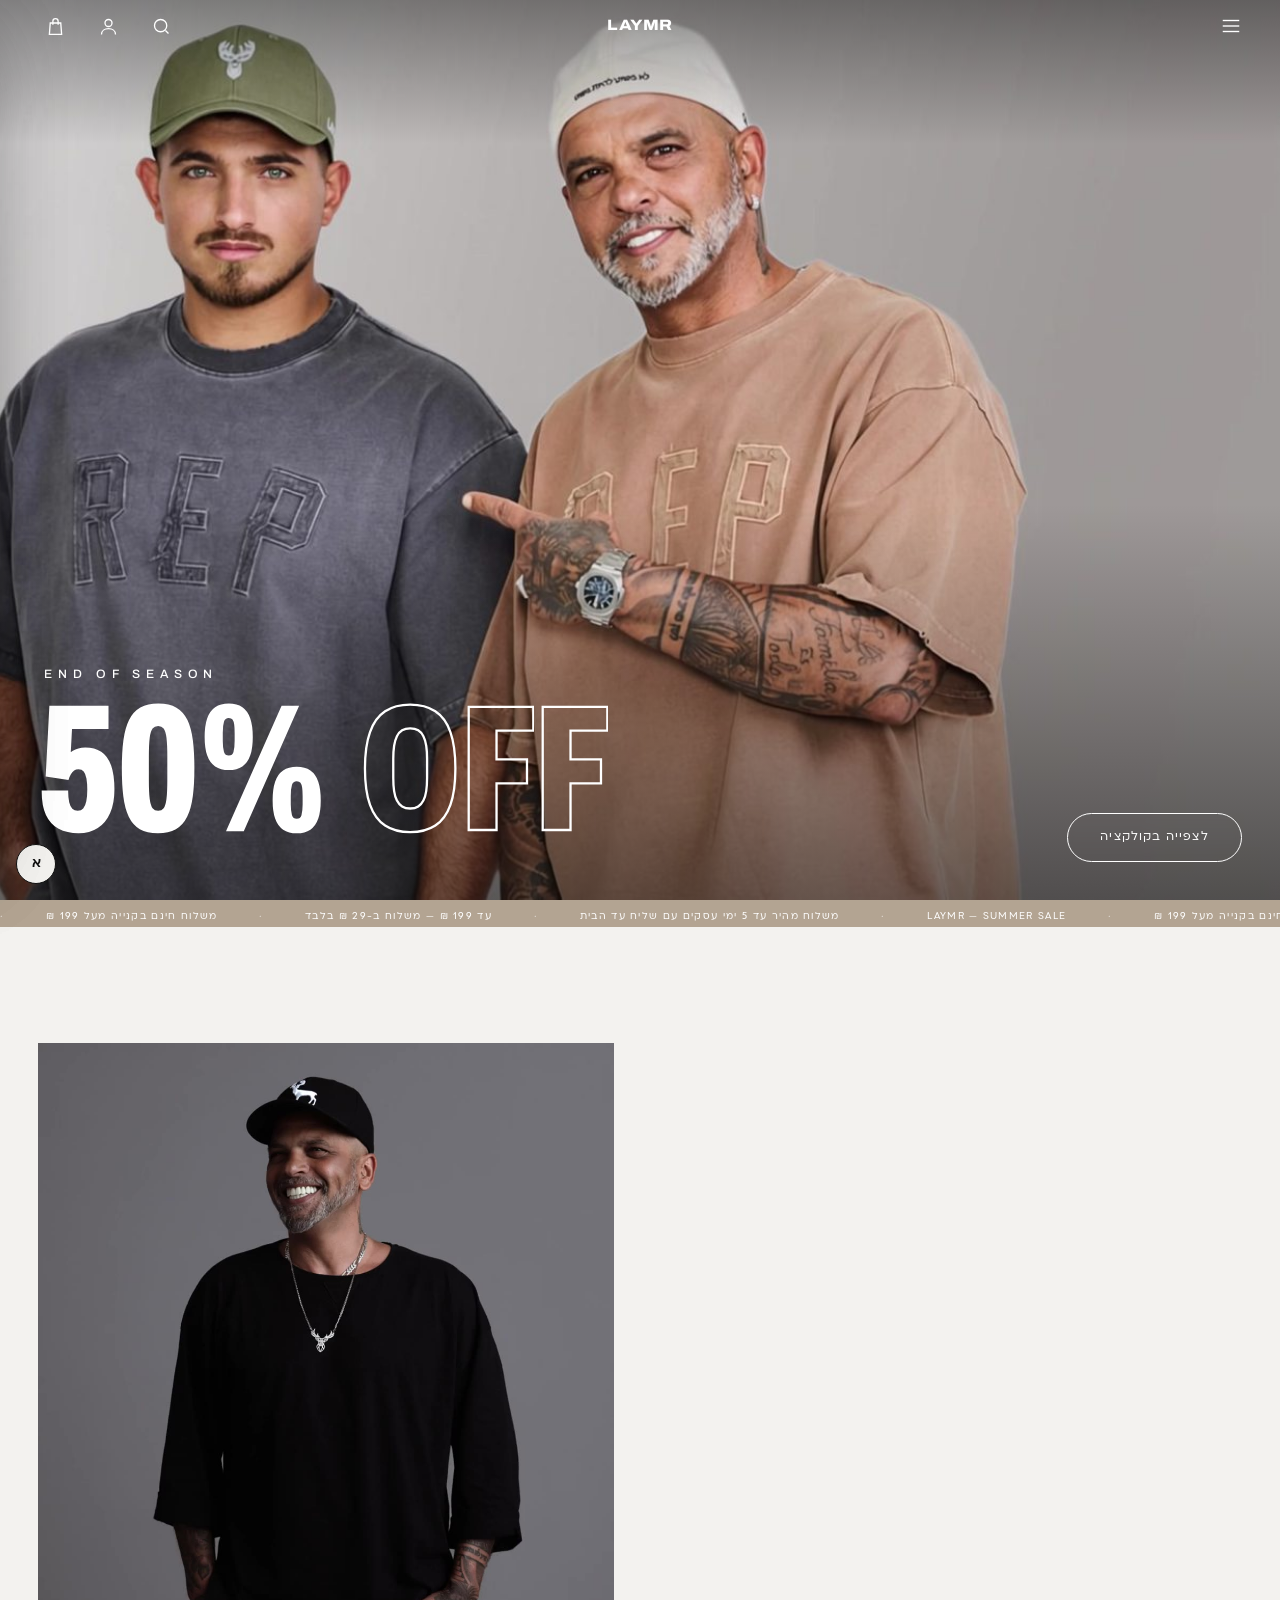
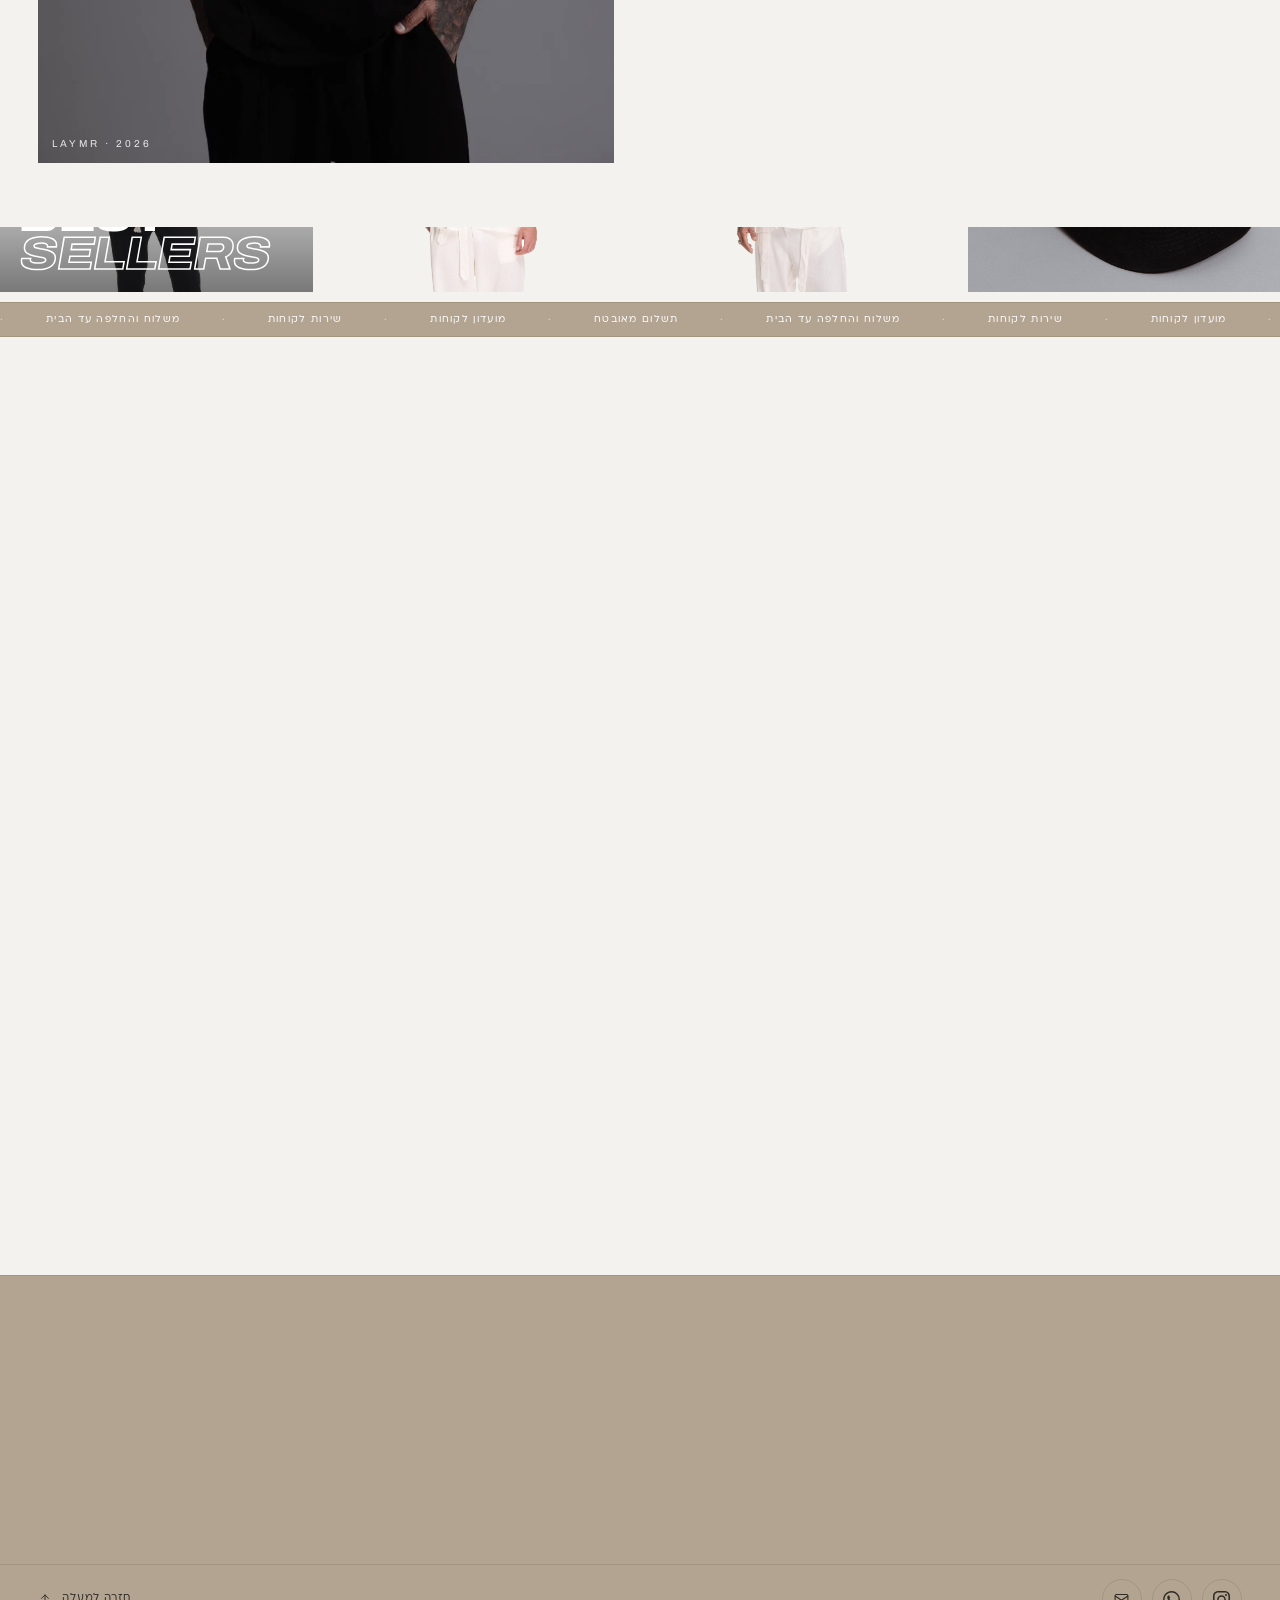
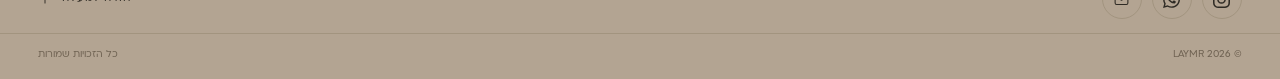
==== commit f41d2bf0: "Sub-page header white→dark on scroll (collection hero band, dark bar elsewhere); bigger nav text; po" ====
--- a/index.html
+++ b/index.html
@@ -83,7 +83,7 @@
 header.nav-open .menu-toggle .l1{transform:translateY(6px) rotate(45deg)}
 header.nav-open .menu-toggle .l2{opacity:0}
 header.nav-open .menu-toggle .l3{transform:translateY(-6px) rotate(-45deg)}
-.h-nav a{font-size:12.5px;letter-spacing:.05em;font-weight:500;position:relative;padding:4px 0}
+.h-nav a{font-size:15.5px;letter-spacing:.03em;font-weight:500;position:relative;padding:4px 0}
 .h-nav a::after{content:'';position:absolute;bottom:0;right:0;height:1px;width:0;background:currentColor;transition:width .35s var(--ease)}
 .h-nav a:hover::after{width:100%}
 .hic{display:block;padding:7px}
@@ -96,7 +96,8 @@
 header.scrolled .h-mark-text{opacity:0}
 header.scrolled .h-mark-logo{opacity:1}
 .h-util{display:flex;gap:18px;align-items:center}
-.menu-toggle{display:block;padding:6px;margin-right:-6px}
+.menu-toggle{display:block;padding:6px;margin-right:-6px;border:0;background:transparent;color:inherit;cursor:pointer;outline:none}
+.menu-toggle:focus-visible{outline:1px solid currentColor;outline-offset:2px}
 @media(max-width:1180px){
   .h-nav{display:none}
 }
@@ -104,6 +105,16 @@
 /* ============ וורדמארק ענק + Hero ============ */
 .masthead{position:relative}
 .hero{position:relative;overflow:hidden;background:#e7e5e0}
+.vposter{position:absolute;inset:0;width:100%;height:100%;object-fit:cover;display:block;pointer-events:none}
+.hero > .vposter{object-position:68% 22%}
+.hrep-photo .vposter{object-position:center 22%}
+.about-media .vposter{object-position:50% 0}
+video.vfade{opacity:0;transition:opacity .7s var(--ease)}
+video.vfade.playing{opacity:1}
+.hero video{position:relative;z-index:1}
+.hrep-photo video{position:relative;z-index:0}
+.about-video{position:relative;z-index:1}
+@media(max-width:700px){.hero > .vposter{object-position:50% 20%}.hrep-photo .vposter{object-position:center 30%}}
 .hero video{width:100%;height:100vh;height:100svh;object-fit:cover;object-position:68% 22%;display:block;background:#e7e5e0}
 .hero-campaign{position:absolute;bottom:calc(var(--pad) + 6px);left:var(--pad);z-index:3;color:#fff;direction:ltr;text-align:left}
 @media(max-width:700px){.hero-campaign{bottom:calc(var(--pad) + 86px)}}
@@ -1007,7 +1018,7 @@
 document.getElementById('cartOpen').onclick = () => { scrim.classList.add('open'); cartDrawer.classList.add('open'); };
 document.getElementById('cartClose').onclick = closeAll;
 const aboutVid = document.querySelector('.about-video');
-const openAbout = () => { closeAll(); const ov = document.getElementById('aboutOverlay'); ov.classList.add('open'); ov.classList.remove('scrolled'); ov.querySelector('.about-body').scrollTop = 0; if (aboutVid){ if (!aboutVid.dataset.loaded){ aboutVid.dataset.loaded = 1; if (matchMedia('(max-width:860px)').matches){ const se = aboutVid.querySelector('source'); se.src = aboutVid.dataset.msrc; aboutVid.poster = aboutVid.dataset.mposter; } aboutVid.preload = 'auto'; aboutVid.load(); } aboutVid.play().catch(() => {}); } };
+const openAbout = () => { closeAll(); const ov = document.getElementById('aboutOverlay'); ov.classList.add('open'); ov.classList.remove('scrolled'); ov.querySelector('.about-body').scrollTop = 0; if (aboutVid){ if (!aboutVid.dataset.loaded){ aboutVid.dataset.loaded = 1; if (matchMedia('(max-width:860px)').matches){ const se = aboutVid.querySelector('source'); se.src = aboutVid.dataset.msrc; aboutVid.poster = aboutVid.dataset.mposter; const pi = aboutVid.parentNode.querySelector('.vposter'); if (pi) pi.src = aboutVid.poster; } aboutVid.preload = 'auto'; aboutVid.load(); } aboutVid.play().catch(() => {}); } };
 document.querySelectorAll('[data-about]').forEach(a => a.addEventListener('click', e => { e.preventDefault(); openAbout(); }));
 document.getElementById('aboutClose').onclick = closeAll;
 document.getElementById('aboutX').onclick = closeAll;
@@ -1030,6 +1041,14 @@
 document.querySelectorAll('[data-reveal]').forEach(el => io.observe(el));
 
 /* כיבוי וידאו בהעדפת צמצום תנועה */
+/* פוסטר מתחת לכל וידאו: הווידאו שקוף עד שהוא באמת מתנגן — כך כפתור הניגון של iOS לא נראה */
+document.querySelectorAll('.hero > video, .hrep-photo video, .about-video').forEach(v => {
+  if (!v.poster) return;
+  const im = document.createElement('img'); im.className = 'vposter'; im.src = v.poster; im.alt = ''; im.setAttribute('aria-hidden', 'true');
+  v.parentNode.insertBefore(im, v); v.classList.add('vfade');
+  const on = () => v.classList.add('playing'), off = () => { if (!v.ended) v.classList.remove('playing'); };
+  v.addEventListener('playing', on); v.addEventListener('timeupdate', () => { if (!v.paused && v.currentTime > 0) on(); }, {once: true}); v.addEventListener('pause', off);
+});
 const hv = document.querySelector('.hero video');
 if (hv && matchMedia('(prefers-reduced-motion: reduce)').matches){ hv.removeAttribute('autoplay'); hv.pause(); }
 
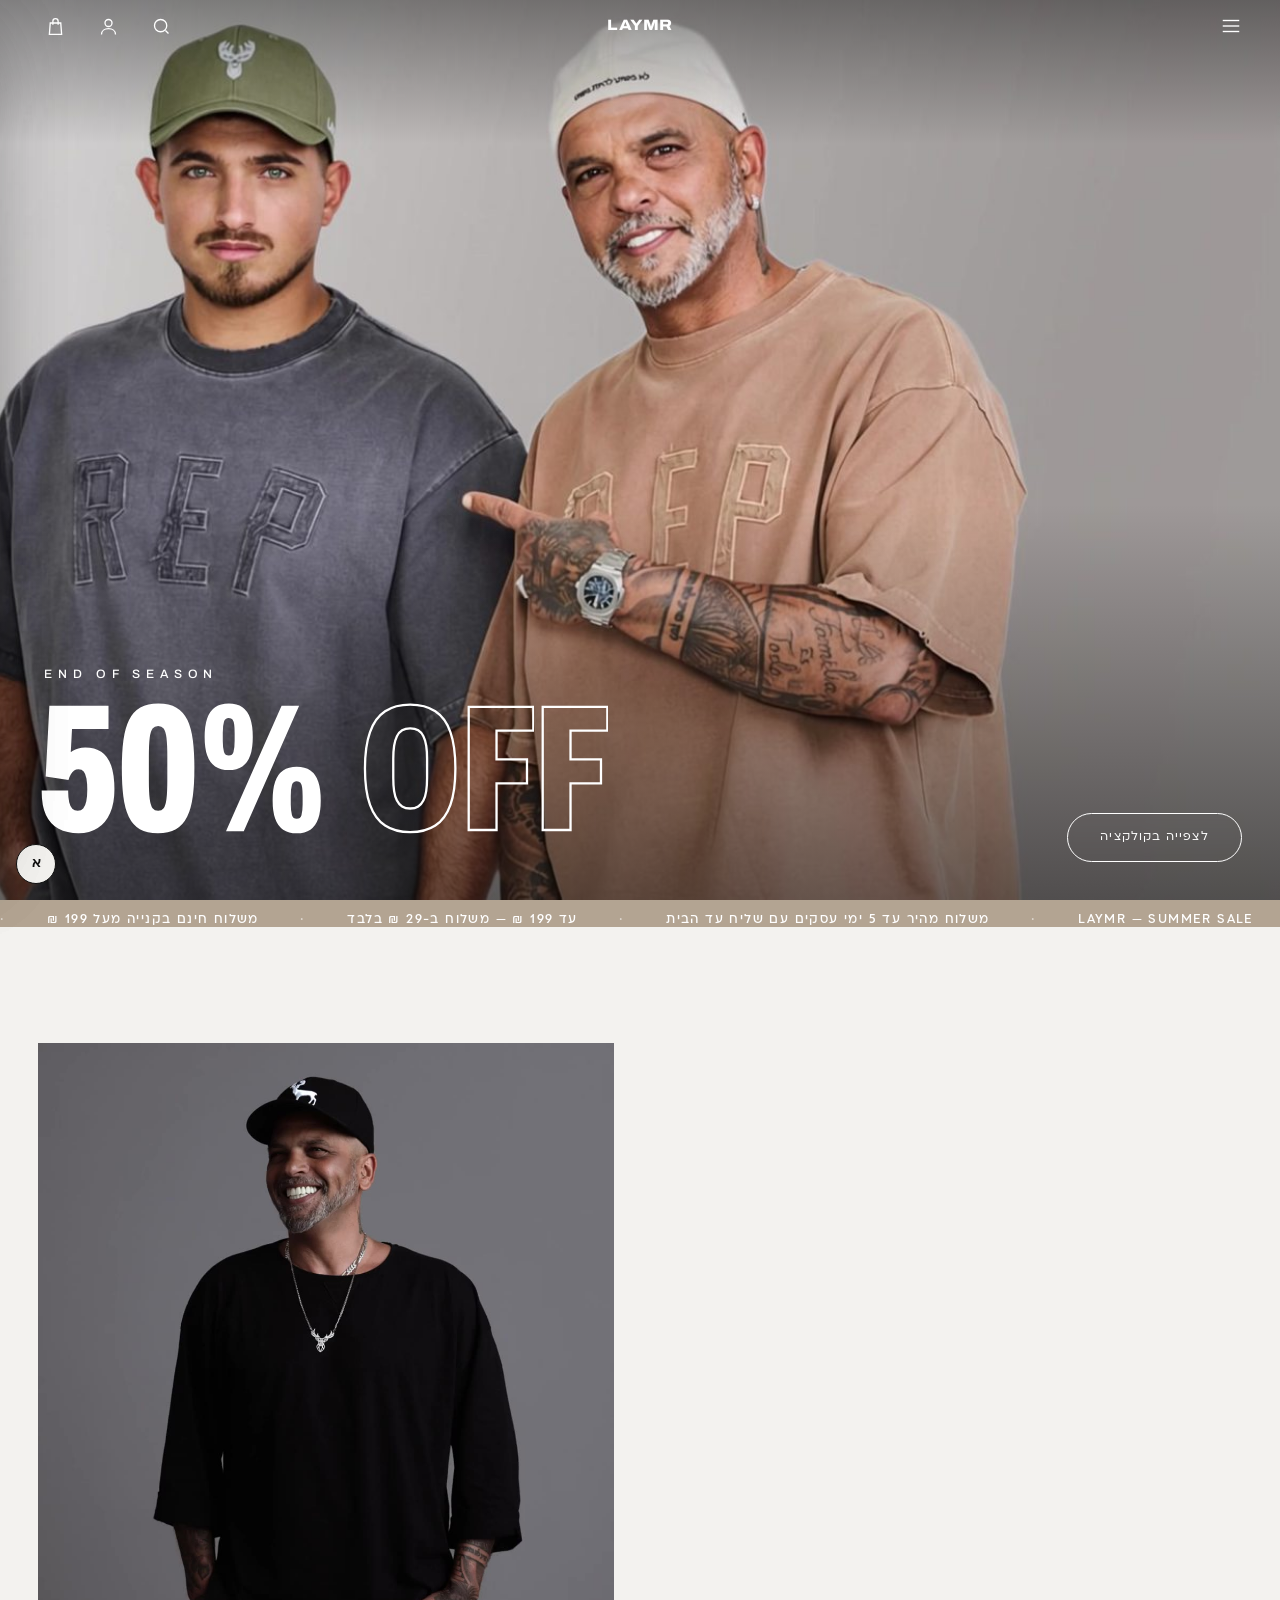
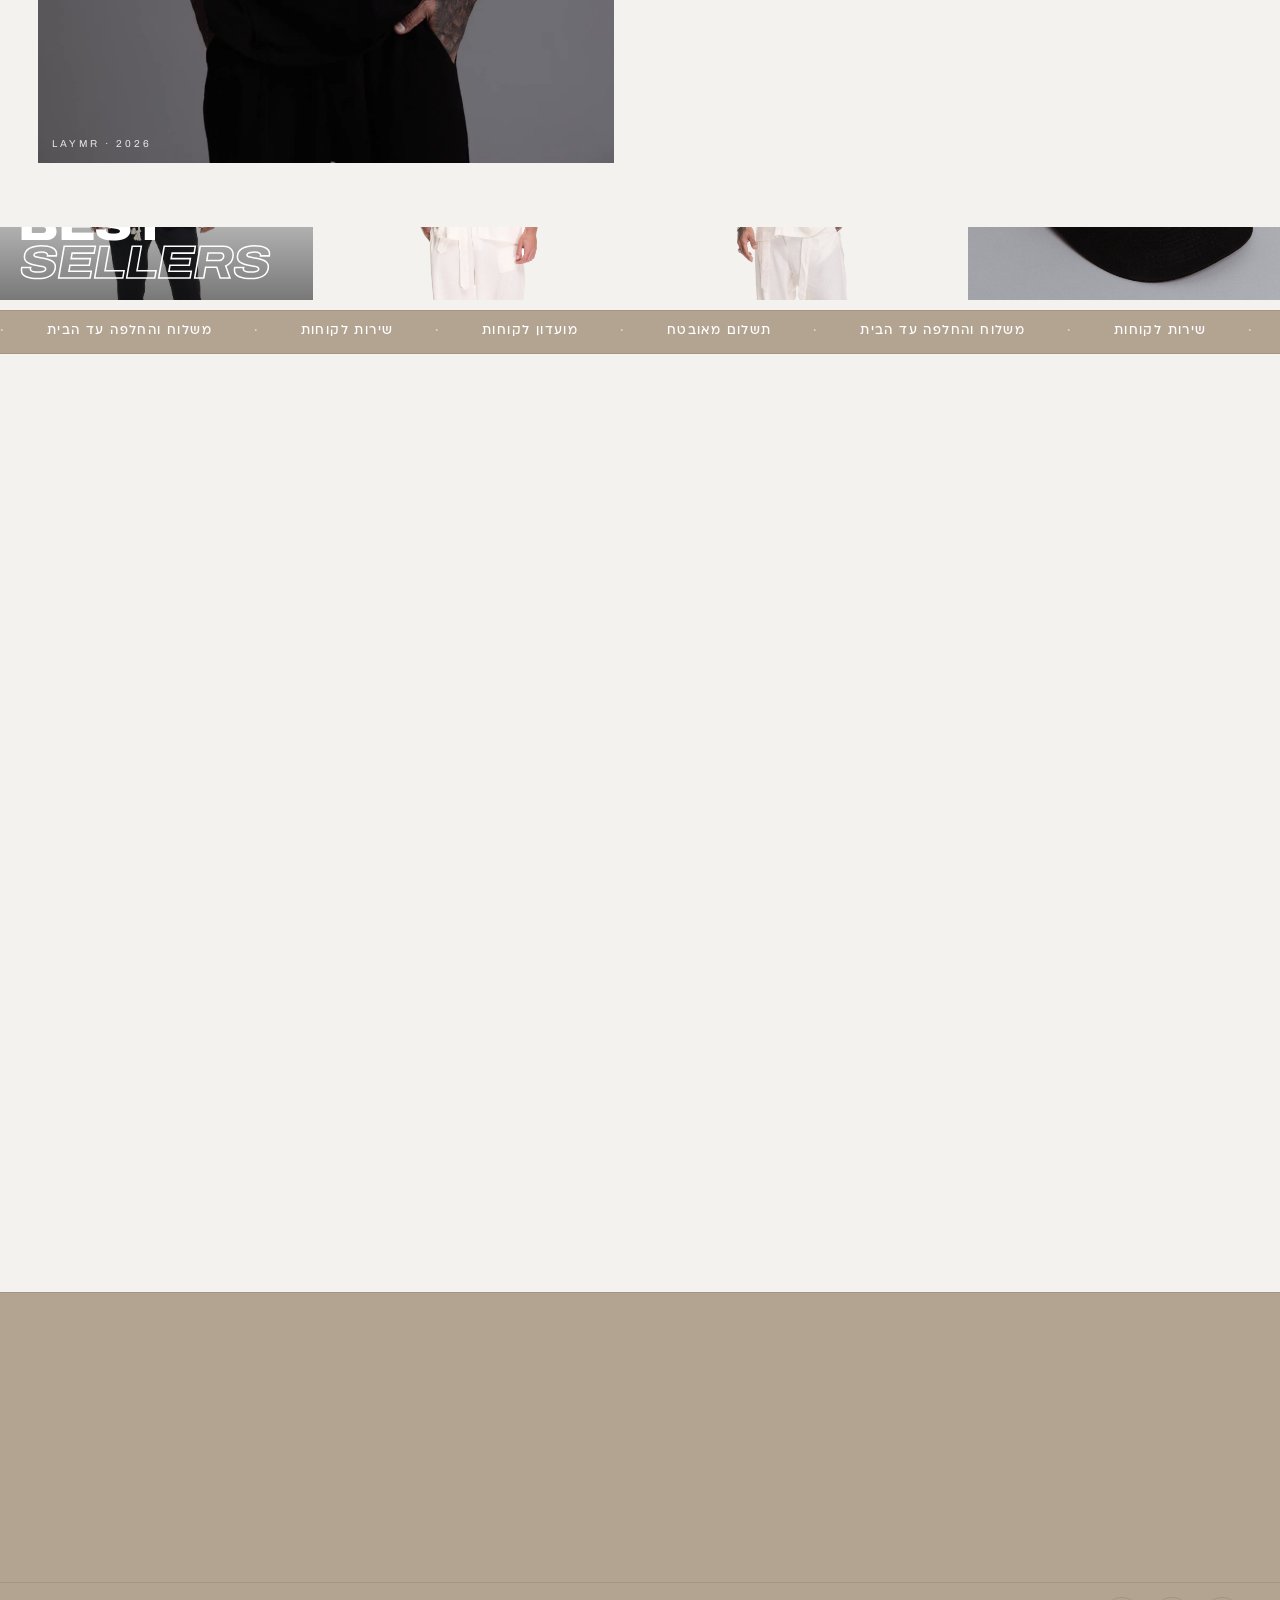
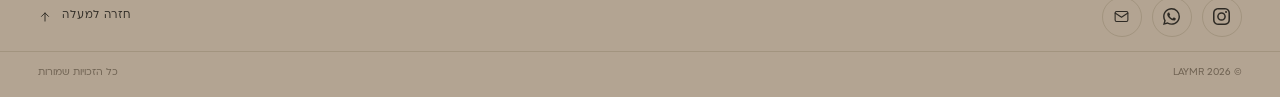
==== commit e7c7fff4: "Bigger ticker text (both marquees); product gallery sticks flush under header Co-Authored-By: Claude" ====
--- a/index.html
+++ b/index.html
@@ -62,7 +62,7 @@
 .ticker{background:var(--warm);border-bottom:1px solid var(--warm-line);overflow:hidden;display:flex;user-select:none}
 .ticker__inner{display:flex;flex-shrink:0;align-items:center;gap:0;animation:marquee 36s linear infinite;direction:ltr}
 .ticker:hover .ticker__inner{animation-play-state:paused}
-.ticker span{display:inline-block;padding:8px 2.6rem 8px 0;font-size:var(--micro);letter-spacing:.12em;white-space:nowrap;color:#fff}
+.ticker span{display:inline-block;padding:10px 2.6rem 10px 0;font-size:14px;letter-spacing:.1em;white-space:nowrap;color:#fff;font-weight:500}
 .ticker span::after{content:'·';margin-right:2.6rem;color:rgba(255,255,255,.6)}
 @keyframes marquee{to{transform:translateX(-100%)}}
 
@@ -269,9 +269,9 @@
 .mo-x{width:40px;height:40px;display:grid;place-items:center;margin-left:-8px}
 .mo-x svg{width:22px;height:22px;fill:none;stroke:var(--ink);stroke-width:1.3;stroke-linecap:round}
 .mo-body{flex:1;overflow-y:auto;padding:6px 0 20px}
-.mo-body a{display:flex;align-items:center;justify-content:space-between;padding:0 var(--pad);height:60px;font-size:15.5px;font-weight:500;letter-spacing:.04em;line-height:1;border-bottom:1px solid rgba(46,42,36,.07);opacity:0;transform:translateX(18px);transition:opacity .5s var(--ease),transform .5s var(--ease),background .3s}
+.mo-body a{display:flex;align-items:center;justify-content:space-between;padding:0 var(--pad);height:60px;font-size:20px;font-weight:500;letter-spacing:.02em;line-height:1;border-bottom:1px solid rgba(46,42,36,.07);opacity:0;transform:translateX(18px);transition:opacity .5s var(--ease),transform .5s var(--ease),background .3s}
 .mo-body a:last-child{border-bottom:0}
-.mo-body a svg{width:16px;height:16px;fill:none;stroke:currentColor;stroke-width:1.3;stroke-linecap:round;stroke-linejoin:round;opacity:.7}
+.mo-body a svg{width:18px;height:18px;fill:none;stroke:currentColor;stroke-width:1.3;stroke-linecap:round;stroke-linejoin:round;opacity:.7}
 .mo-body a:hover,.mo-body a:active{background:rgba(46,42,36,.055)}
 .mo-body a.on{background:rgba(46,42,36,.055)}
 .menu-overlay.open .mo-body a{opacity:1;transform:none}
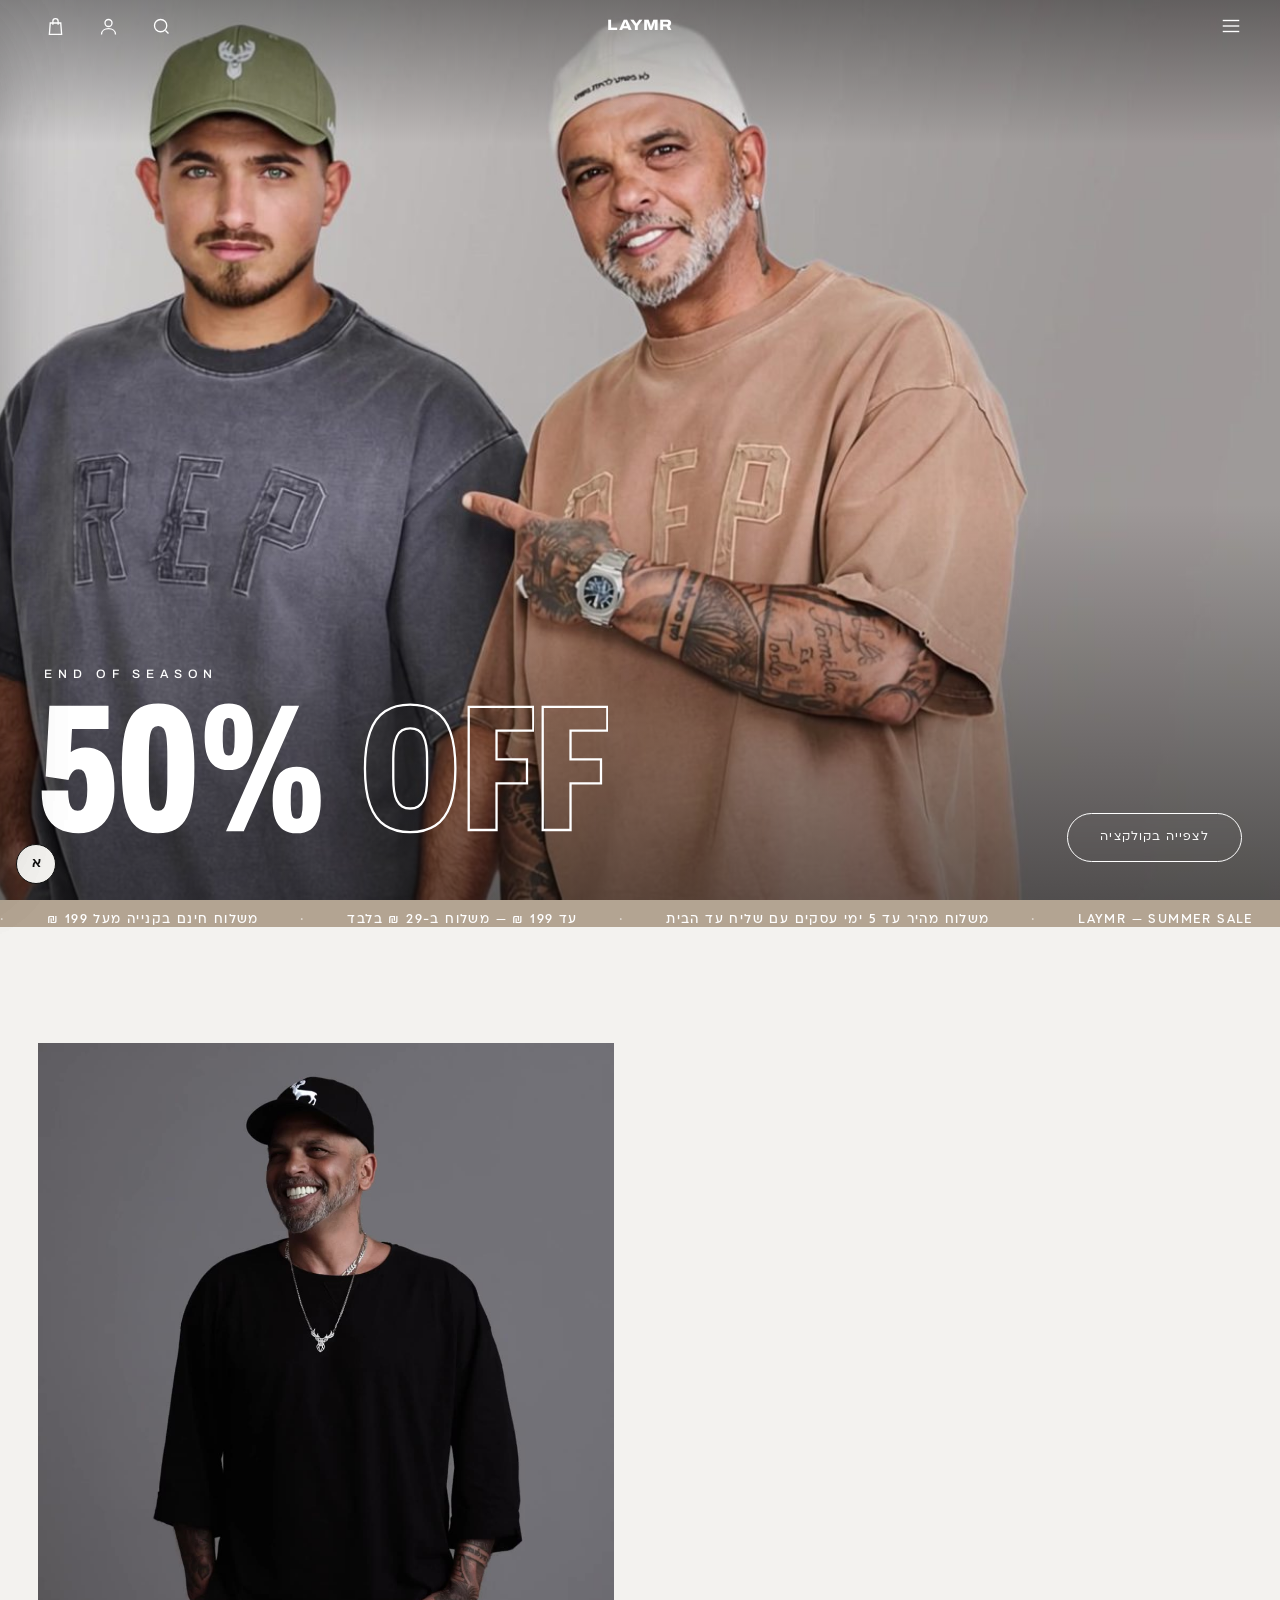
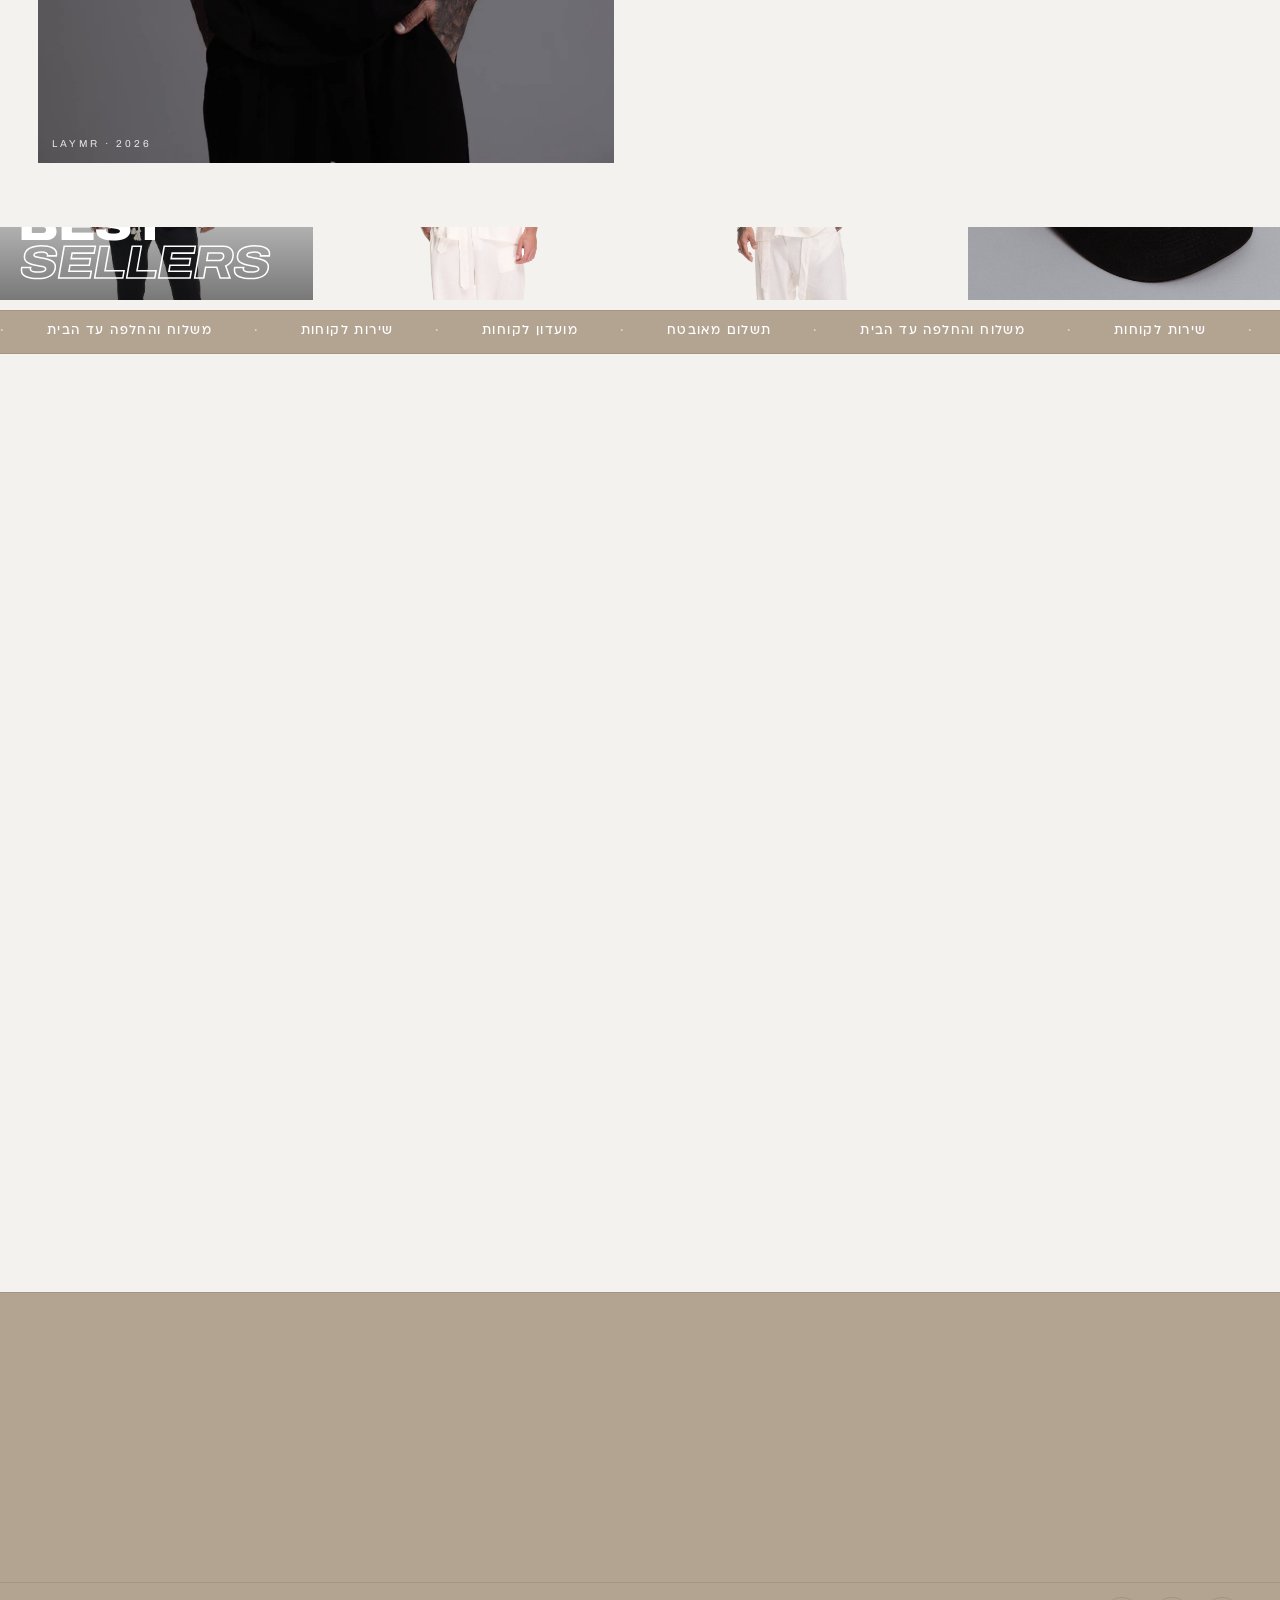
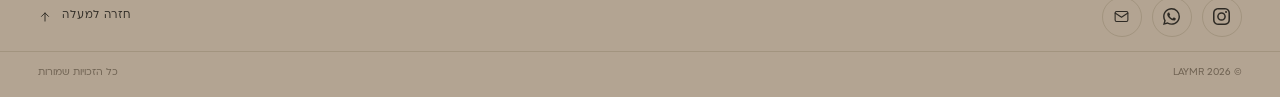
==== commit 2762814b: "Mobile menu: rows flex to fit the screen, no scrolling Co-Authored-By: Claude Fable 5.1 <noreply@ant" ====
--- a/index.html
+++ b/index.html
@@ -264,18 +264,18 @@
 .menu-overlay{position:fixed;inset:0;background:var(--bg);z-index:90;display:flex;flex-direction:column;transform:translateY(-102%);transition:transform .6s var(--ease-io)}
 .menu-overlay.open{transform:none}
 .mo-head{display:flex;justify-content:space-between;align-items:center;height:52px;padding:0 var(--pad);border-bottom:1px solid var(--line)}
-.menu-overlay .mo-head{height:76px;border-bottom:0}
+.menu-overlay .mo-head{height:68px;border-bottom:0;flex:none}
 .mo-logo img{height:30px;width:auto;display:block}
 .mo-x{width:40px;height:40px;display:grid;place-items:center;margin-left:-8px}
 .mo-x svg{width:22px;height:22px;fill:none;stroke:var(--ink);stroke-width:1.3;stroke-linecap:round}
-.mo-body{flex:1;overflow-y:auto;padding:6px 0 20px}
-.mo-body a{display:flex;align-items:center;justify-content:space-between;padding:0 var(--pad);height:60px;font-size:20px;font-weight:500;letter-spacing:.02em;line-height:1;border-bottom:1px solid rgba(46,42,36,.07);opacity:0;transform:translateX(18px);transition:opacity .5s var(--ease),transform .5s var(--ease),background .3s}
+.mo-body{flex:1;min-height:0;overflow:hidden;padding:4px 0 8px;display:flex;flex-direction:column}
+.mo-body a{display:flex;align-items:center;justify-content:space-between;padding:0 var(--pad);flex:1 1 0;min-height:40px;max-height:60px;font-size:18px;font-weight:500;letter-spacing:.02em;line-height:1;border-bottom:1px solid rgba(46,42,36,.07);opacity:0;transform:translateX(18px);transition:opacity .5s var(--ease),transform .5s var(--ease),background .3s}
 .mo-body a:last-child{border-bottom:0}
 .mo-body a svg{width:18px;height:18px;fill:none;stroke:currentColor;stroke-width:1.3;stroke-linecap:round;stroke-linejoin:round;opacity:.7}
 .mo-body a:hover,.mo-body a:active{background:rgba(46,42,36,.055)}
 .mo-body a.on{background:rgba(46,42,36,.055)}
 .menu-overlay.open .mo-body a{opacity:1;transform:none}
-.mo-foot{padding:22px var(--pad) 30px;background:#e8e4dd;display:flex;flex-direction:column;gap:18px}
+.mo-foot{padding:16px var(--pad) 22px;background:#e8e4dd;display:flex;flex-direction:column;gap:14px;flex:none}
 .mo-foot-row{display:flex;justify-content:space-between;align-items:center;gap:16px}
 .mo-region{font-size:14px;font-weight:500;letter-spacing:.02em}
 .mo-links{display:flex;gap:18px}
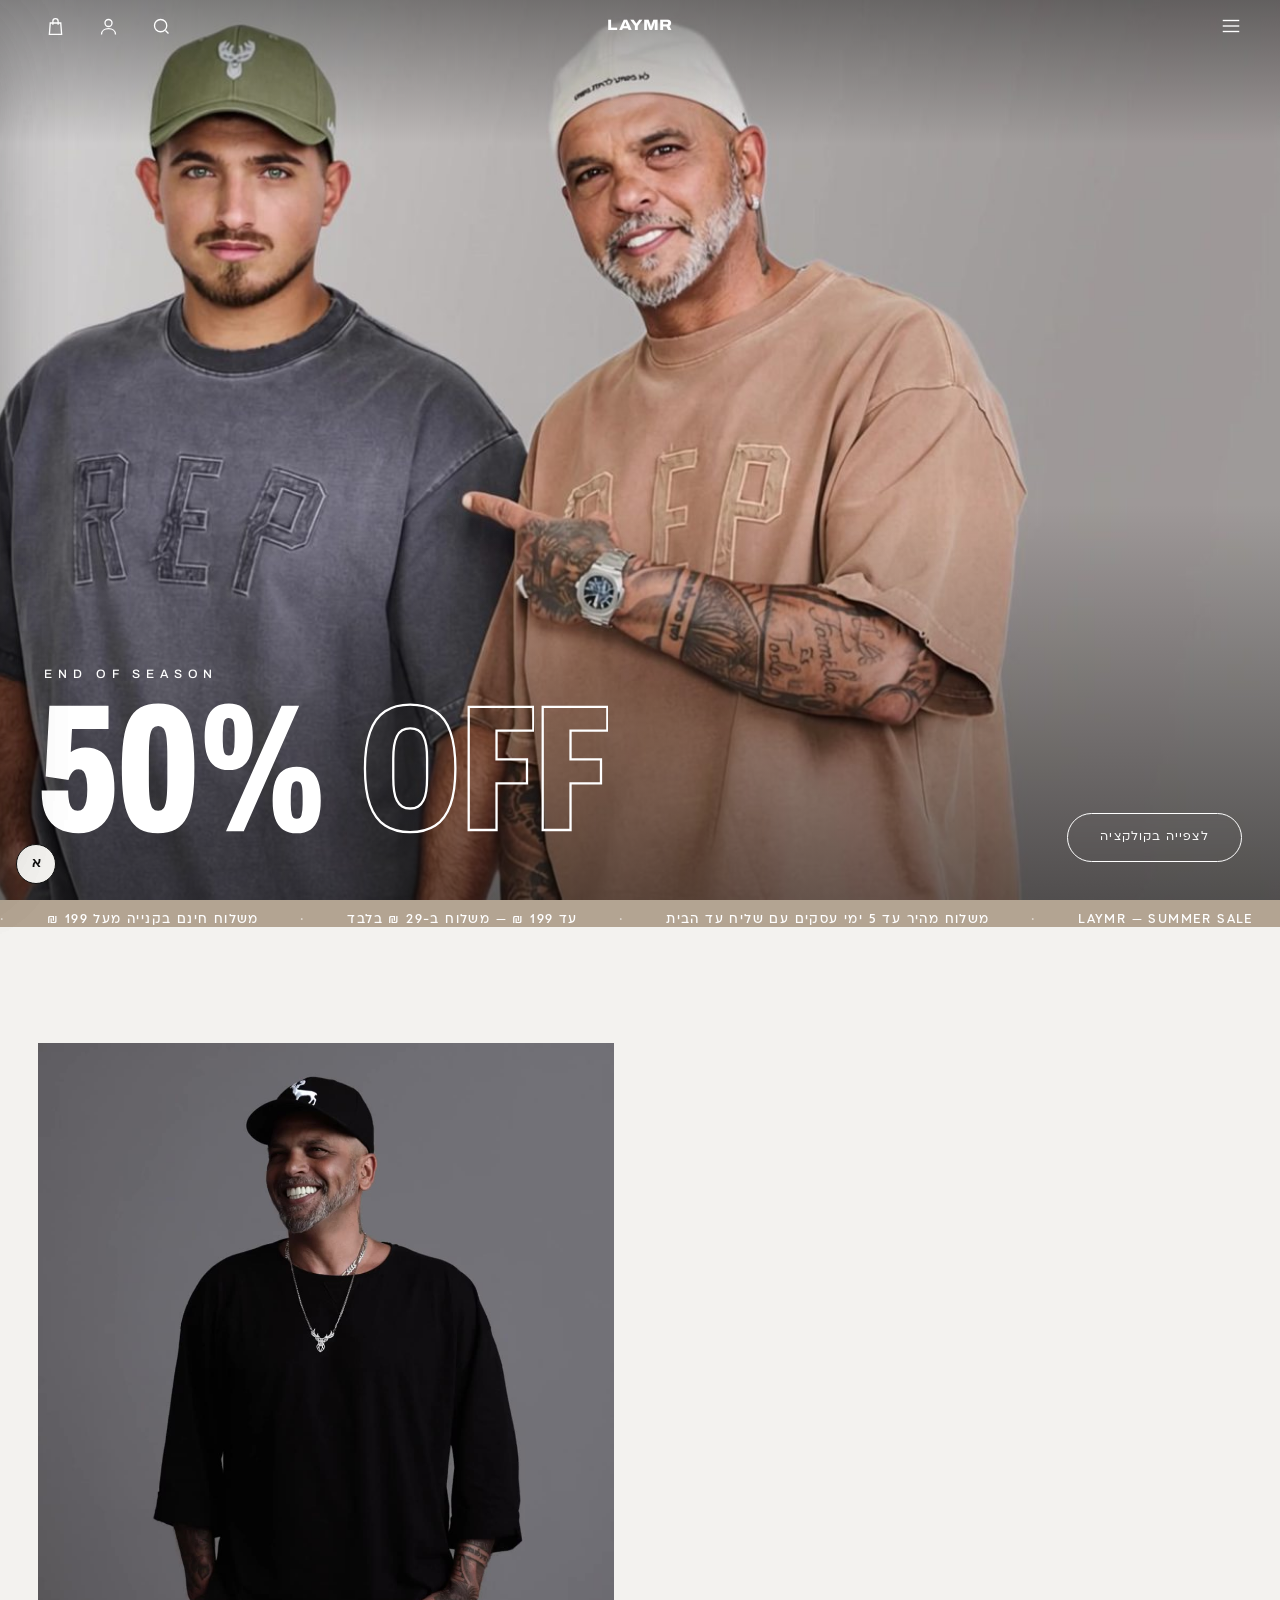
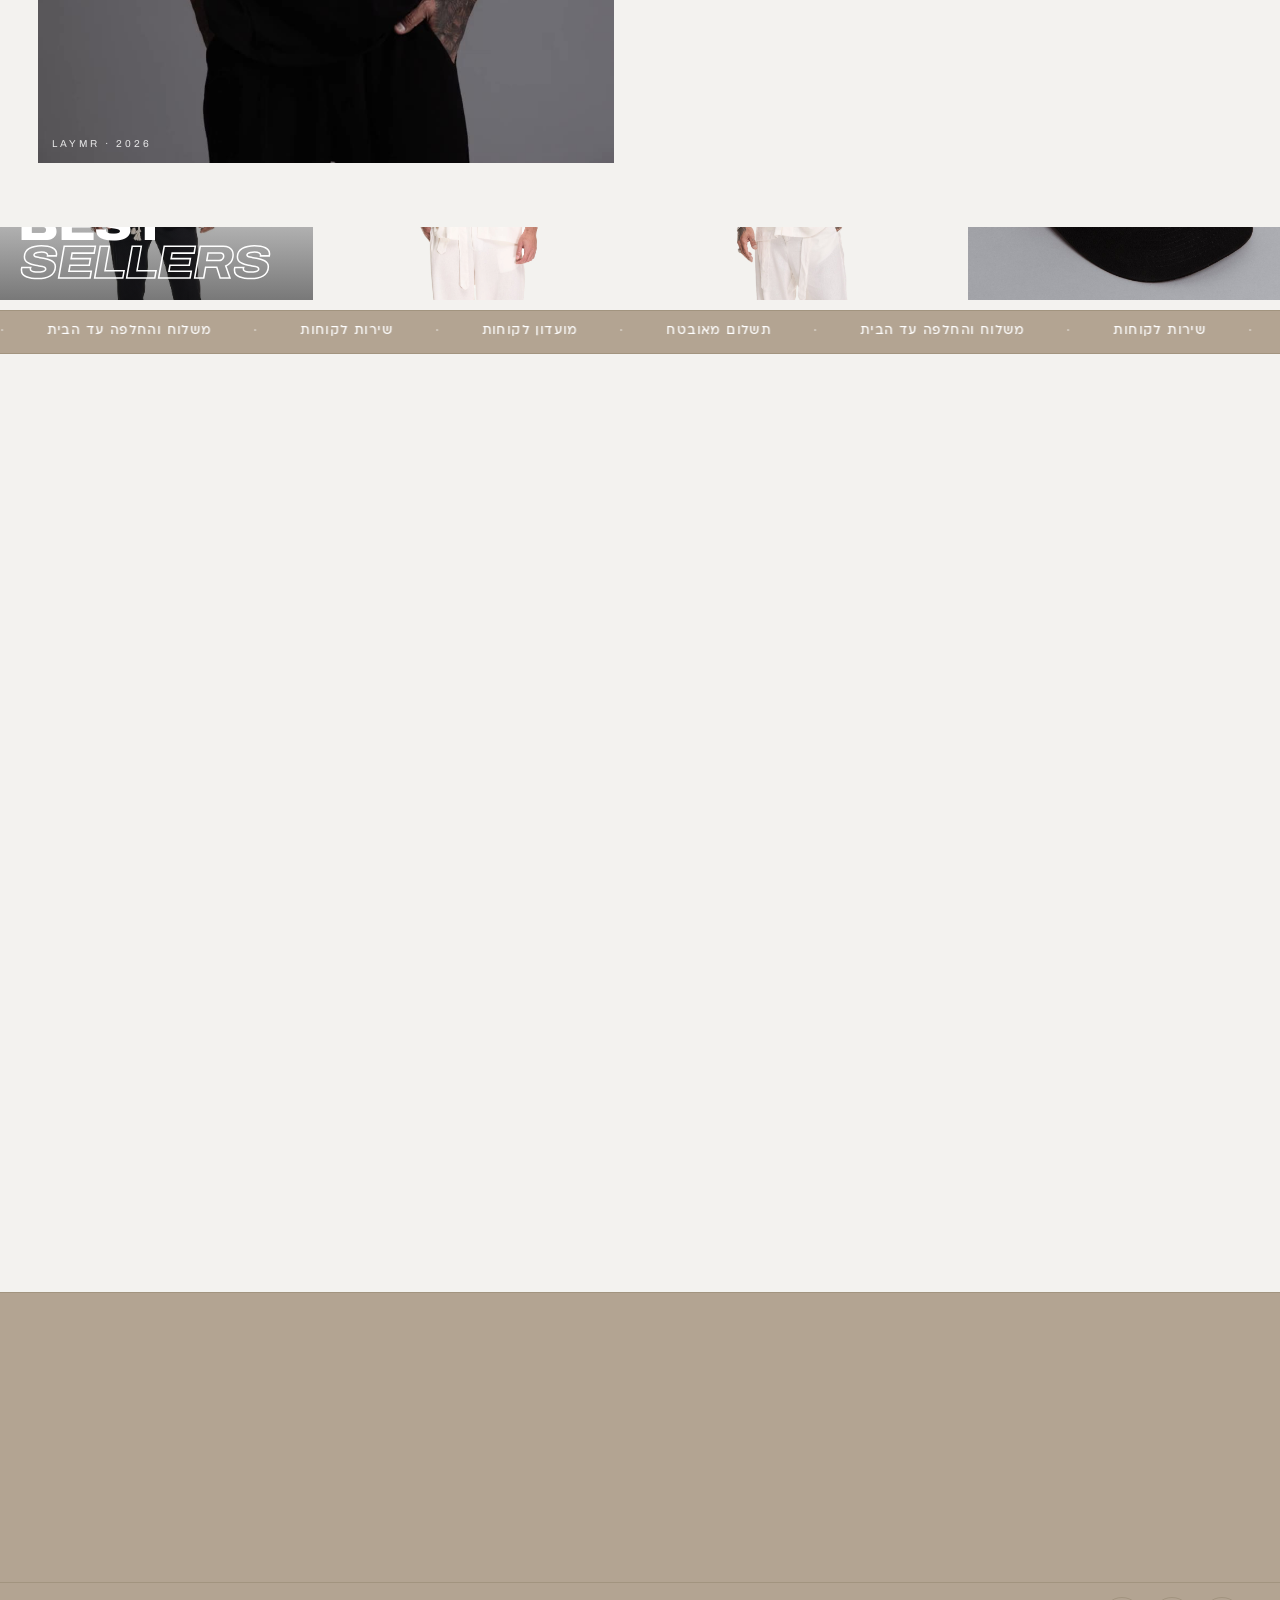
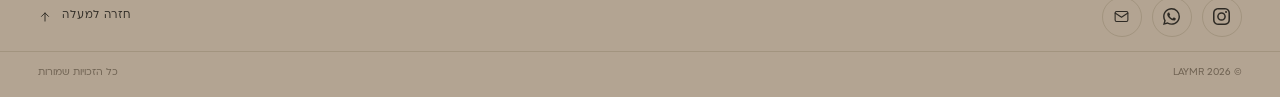
==== commit be46e8ba: "Mobile: compact sticky filter bar; marquee GPU hint for iOS Co-Authored-By: Claude Fable 5.1 <norepl" ====
--- a/index.html
+++ b/index.html
@@ -60,7 +60,7 @@
 
 /* ============ קו עליון — טיקר ============ */
 .ticker{background:var(--warm);border-bottom:1px solid var(--warm-line);overflow:hidden;display:flex;user-select:none}
-.ticker__inner{display:flex;flex-shrink:0;align-items:center;gap:0;animation:marquee 36s linear infinite;direction:ltr}
+.ticker__inner{display:flex;flex-shrink:0;align-items:center;gap:0;animation:marquee 36s linear infinite;direction:ltr;will-change:transform;transform:translateZ(0)}
 .ticker:hover .ticker__inner{animation-play-state:paused}
 .ticker span{display:inline-block;padding:10px 2.6rem 10px 0;font-size:14px;letter-spacing:.1em;white-space:nowrap;color:#fff;font-weight:500}
 .ticker span::after{content:'·';margin-right:2.6rem;color:rgba(255,255,255,.6)}
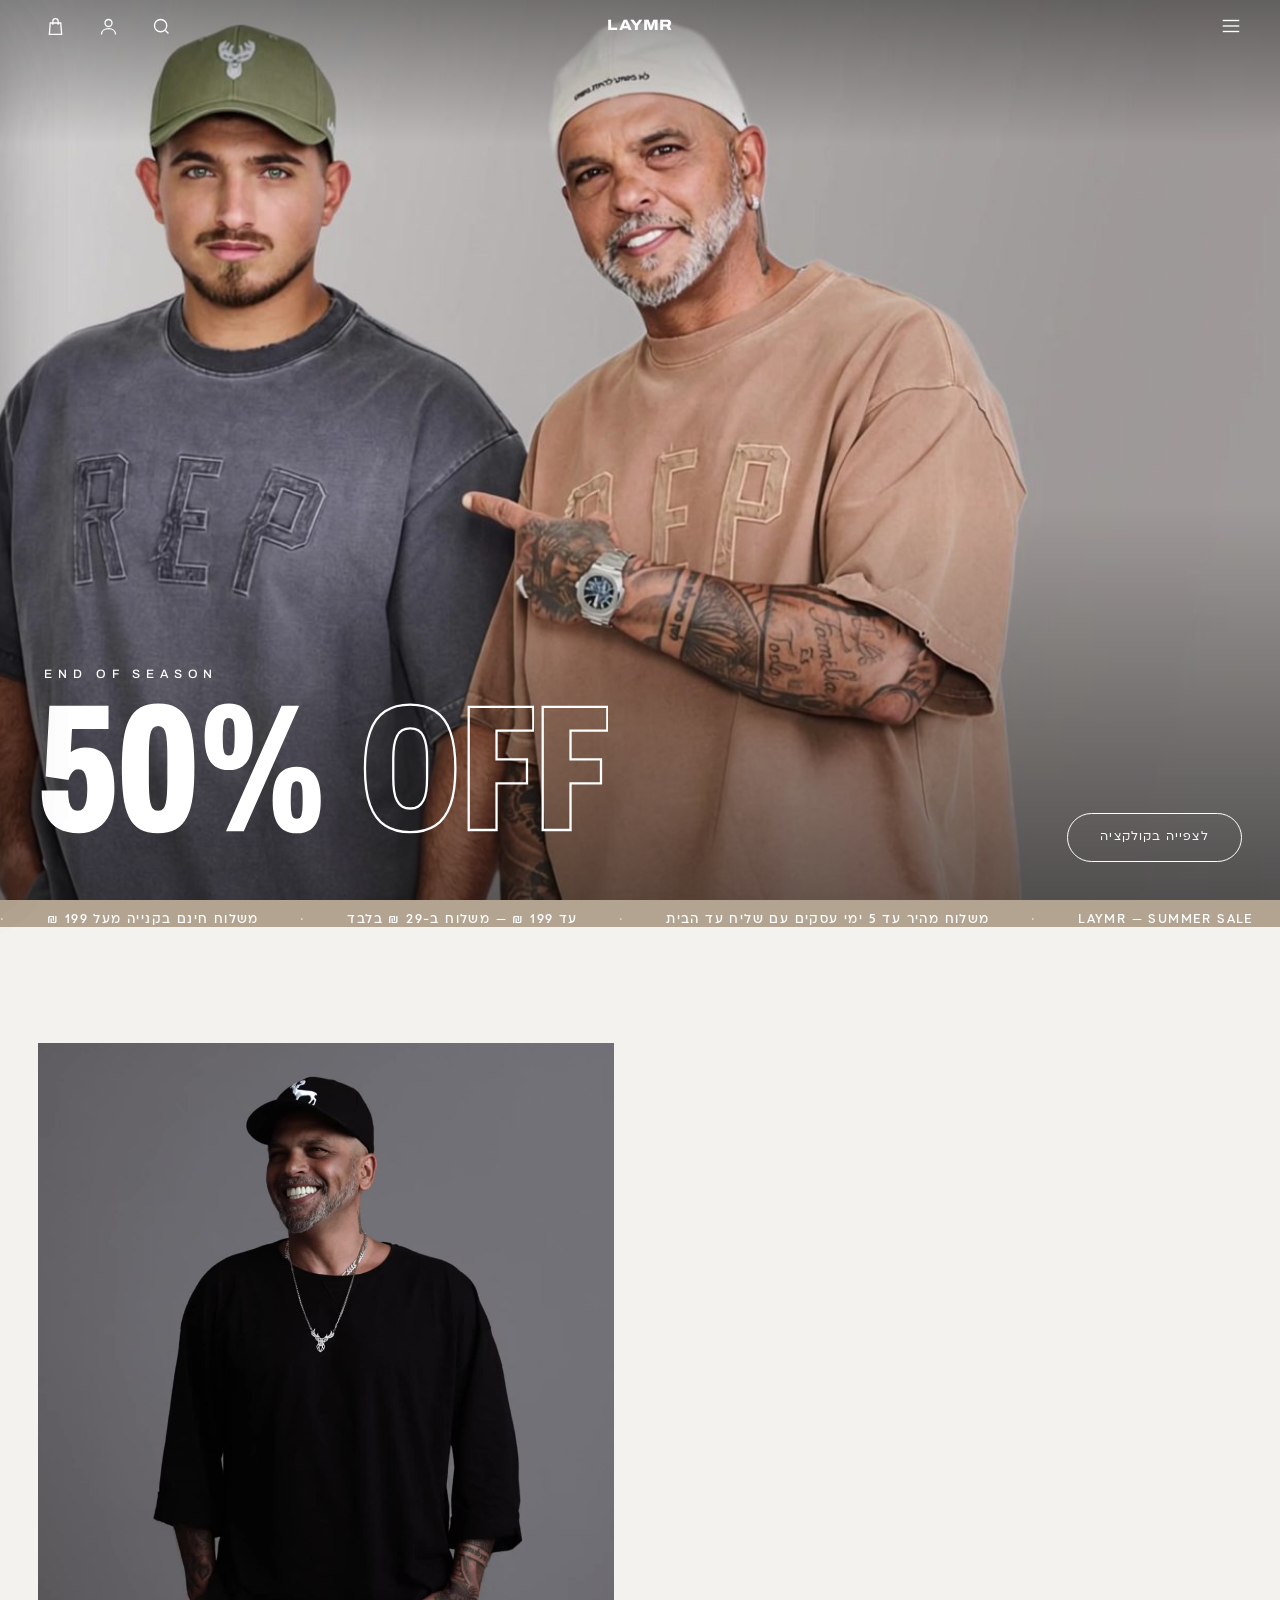
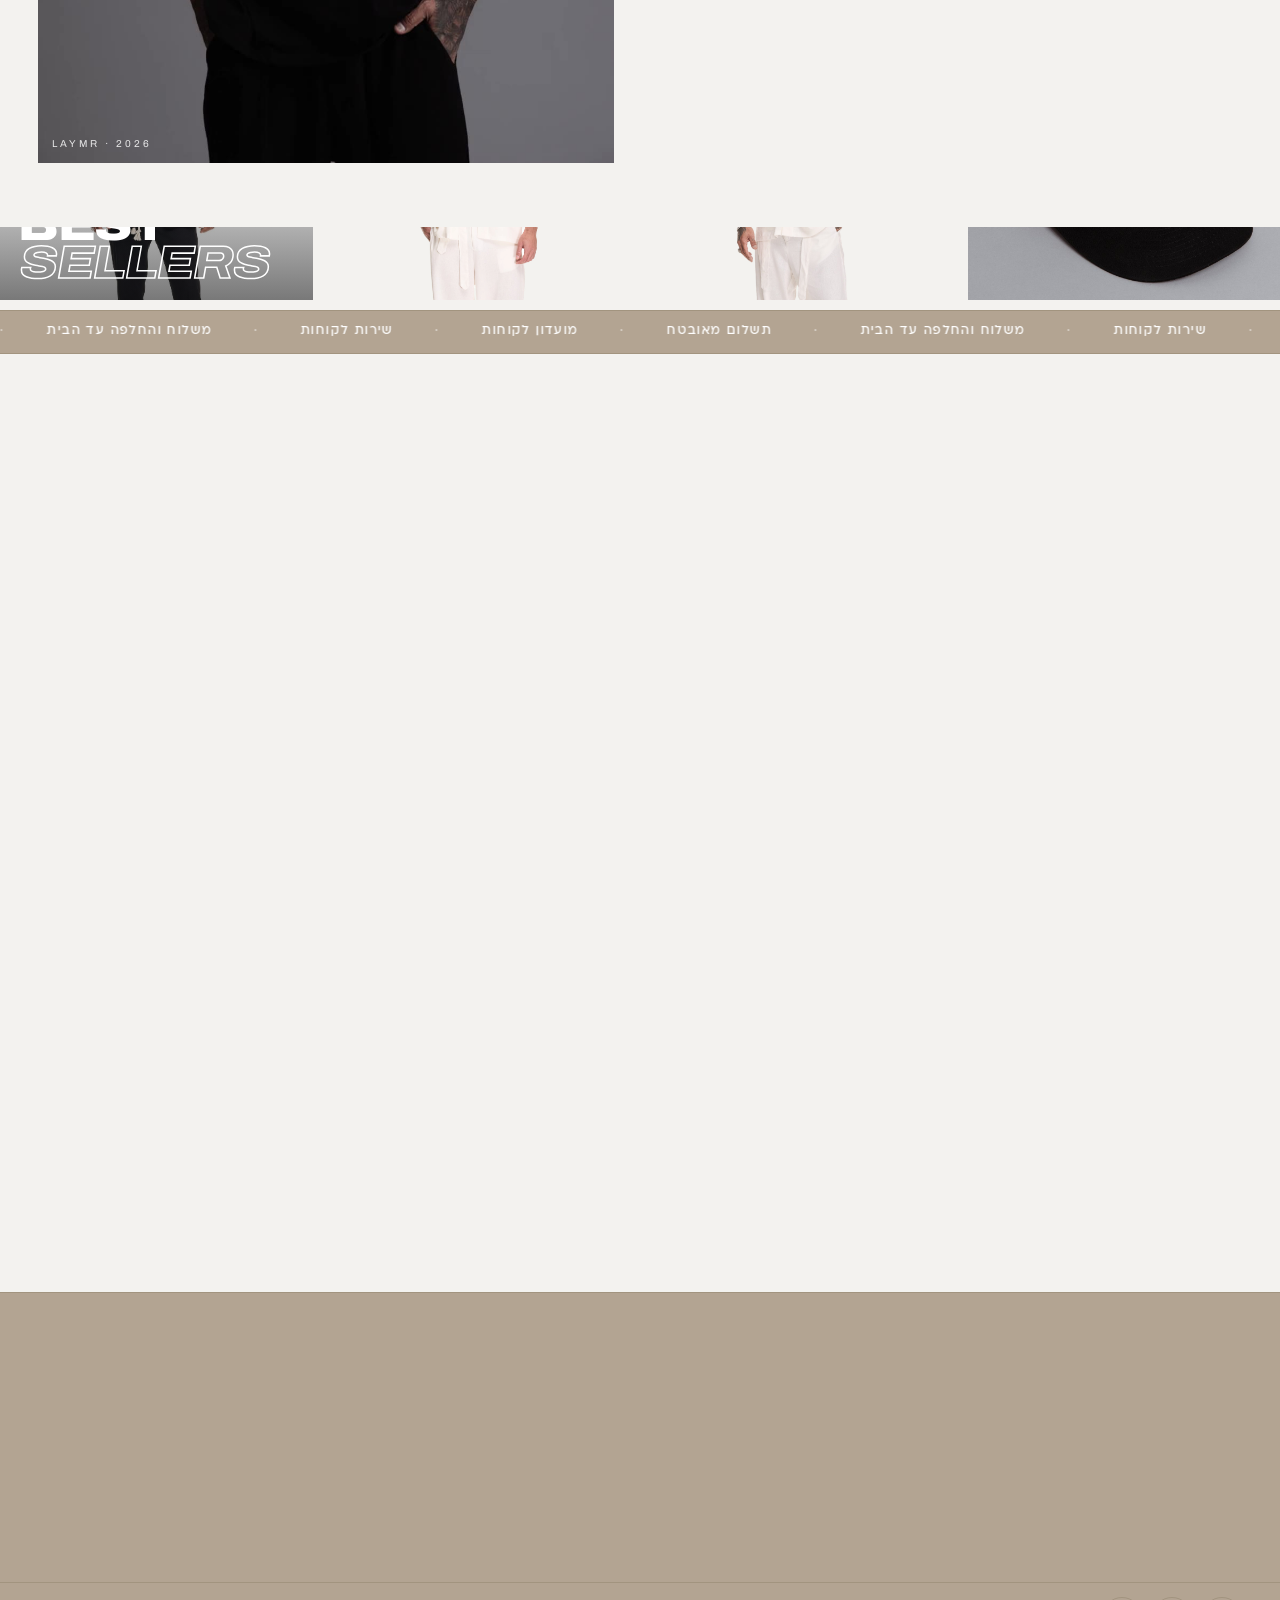
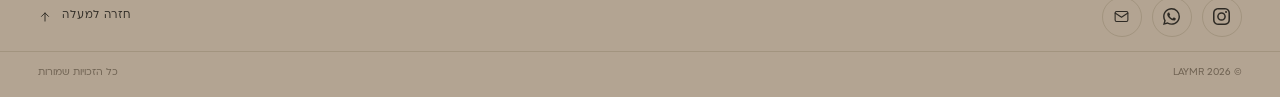
==== commit da37a0de: "Collection: promo tiles fill leftover grid cells; remove accessibility floating button Co-Authored-B" ====
--- a/index.html
+++ b/index.html
@@ -830,7 +830,6 @@
   <div class="ac-body" id="acctBody"></div>
 </aside>
 
-<button class="a11y-btn" title="נגישות" aria-label="נגישות">א</button>
 
 <script>
 /* ========= נתונים (מהאתר החי) ========= */
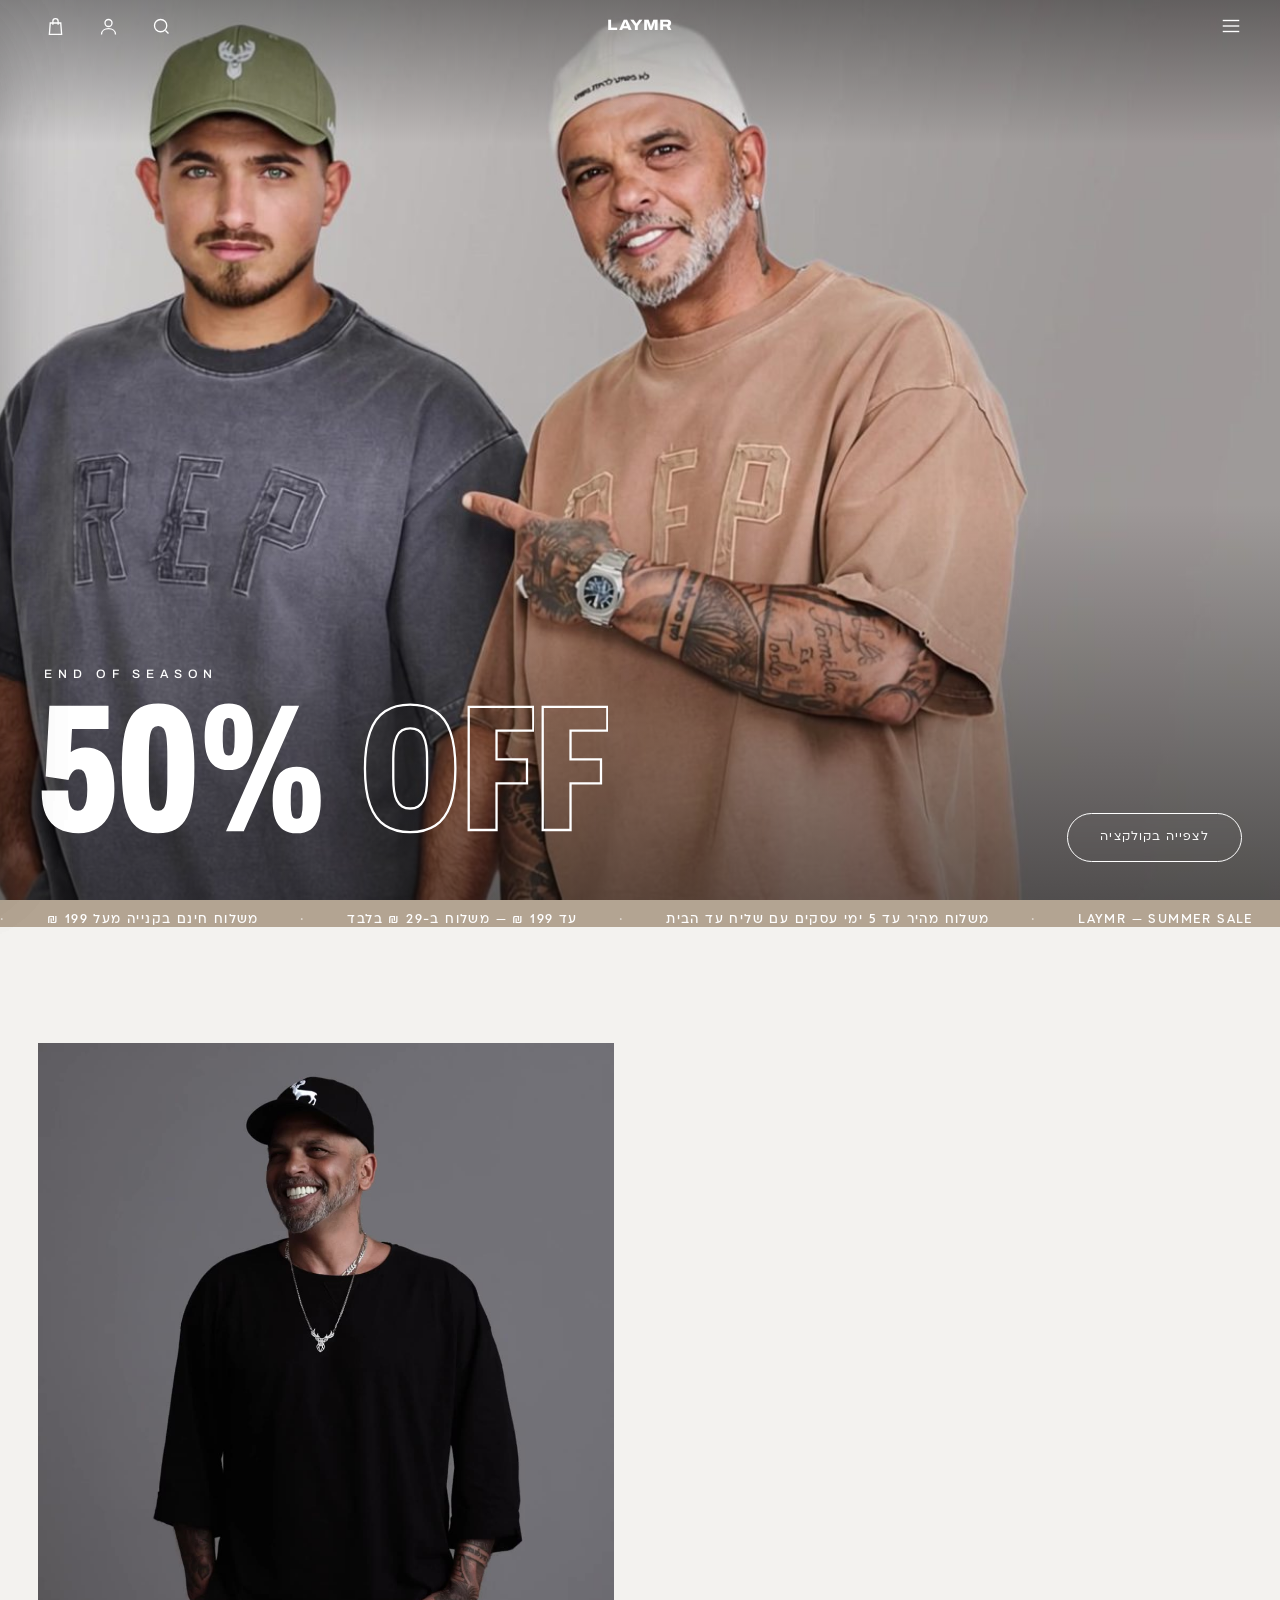
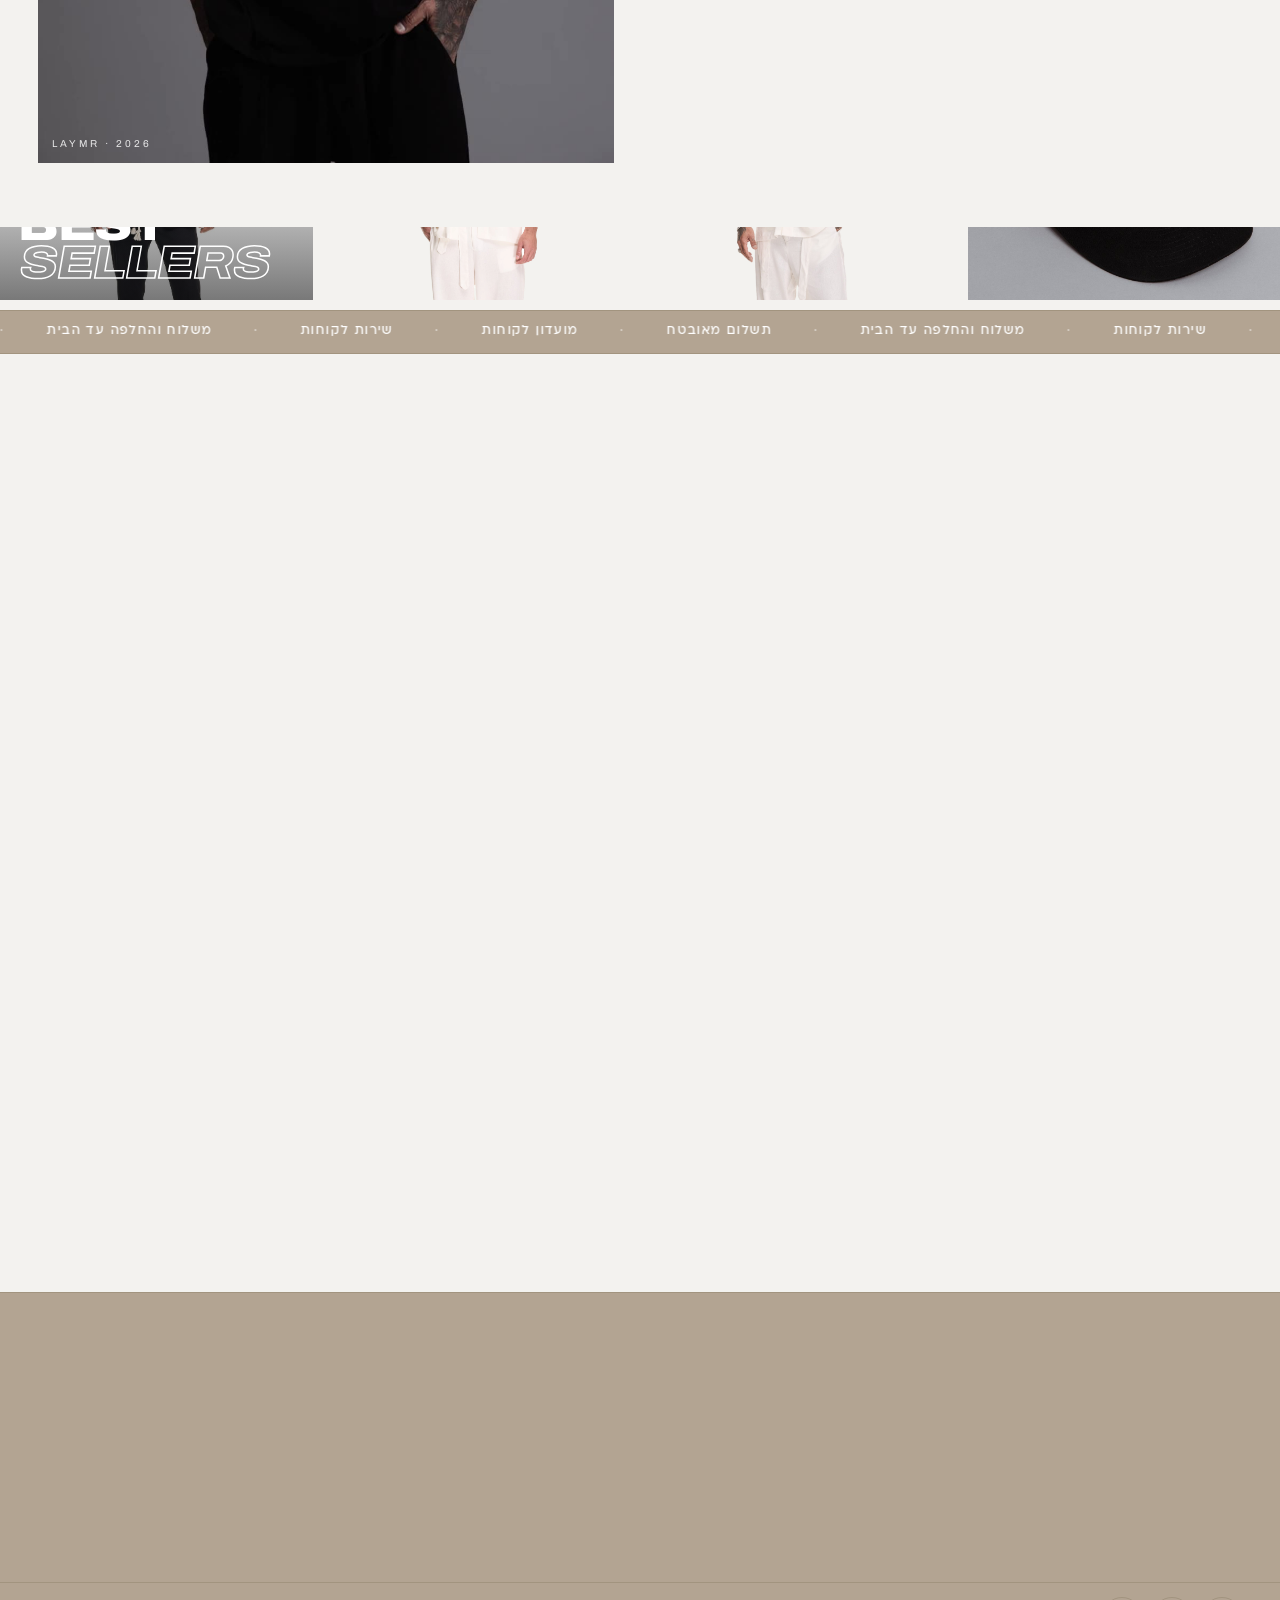
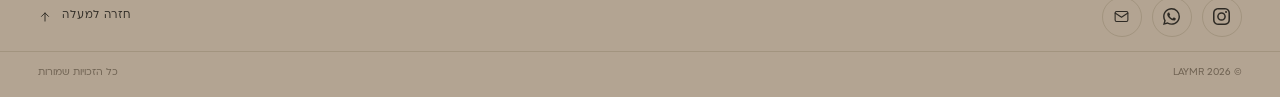
==== commit 2394ad59: "Hero: start from the 50% poster under Reduce Motion, then cycle slides Co-Authored-By: Claude Fable " ====
--- a/index.html
+++ b/index.html
@@ -1070,11 +1070,15 @@
   const stripTxt = Array(6).fill('<span>LAYMR SALE</span><i></i><span>69–99 ₪</span><i></i><span>ALL SITE</span><i></i>').join('');
   document.getElementById('hsaleStrip').innerHTML = '<div class="hsale-strip-in">' + stripTxt + stripTxt + '</div>';
   /* רצף: וידאו → SALE → קמפיין → וידאו */
+  /* "הפחתת תנועה" (iOS Reduce Motion): בלי וידאו — מתחילים תמיד מההירו של 50% (פוסטר), ורק אחרי HOLD_MS ממשיכים לסליידים */
+  const RM = matchMedia('(prefers-reduced-motion: reduce)').matches, HOLD_MS = 8000;
   let seqT = 0;
   const showSale = () => { heroEl.classList.add('sale-on'); clearTimeout(seqT); seqT = setTimeout(showRep, SALE_MS); };
   const rv = document.getElementById('heroRepVideo');
-  const showRep = () => { heroEl.classList.add('rep-on'); if (rv){ rv.currentTime = 0; const q = rv.play(); if (q && q.catch) q.catch(() => {}); } setTimeout(() => heroEl.classList.remove('sale-on'), 1000); clearTimeout(seqT); seqT = setTimeout(backToVideo, REP_MS); };
-  const backToVideo = () => { heroEl.classList.remove('sale-on', 'rep-on'); if (rv) rv.pause(); hv.currentTime = 0; const p = hv.play(); if (p && p.catch) p.catch(() => {}); };
+  const showRep = () => { heroEl.classList.add('rep-on'); if (rv && !RM){ rv.currentTime = 0; const q = rv.play(); if (q && q.catch) q.catch(() => {}); } setTimeout(() => heroEl.classList.remove('sale-on'), 1000); clearTimeout(seqT); seqT = setTimeout(backToVideo, REP_MS); };
+  const backToVideo = () => { heroEl.classList.remove('sale-on', 'rep-on'); if (rv) rv.pause(); clearTimeout(seqT);
+    if (RM){ seqT = setTimeout(showSale, HOLD_MS); return; }
+    hv.currentTime = 0; const p = hv.play(); if (p && p.catch) p.catch(() => {}); };
   hv.addEventListener('ended', showSale);
   /* iOS / Low Power Mode: autoplay עלול להיחסם — מנסים שוב אחרי המגע הראשון, ואם הווידאו לא רץ ממשיכים למחזור הסליידים */
   const kickVideos = () => {
@@ -1082,10 +1086,14 @@
     /* "פתיחת" וידאו הקמפיין בתוך מחוות המשתמש כדי ש-iOS יאפשר להפעיל אותו אחר כך מהטיימר */
     if (rv && rv.paused){ const q = rv.play(); if (q && q.then) q.then(() => { if (!heroEl.classList.contains('rep-on')){ rv.pause(); rv.currentTime = 0; } }).catch(() => {}); }
   };
-  ['touchstart','scroll','click','keydown'].forEach(ev => addEventListener(ev, kickVideos, {once:true, passive:true}));
-  const p0 = hv.play();
-  if (p0 && p0.catch) p0.catch(() => { setTimeout(() => { if (hv.paused && !heroEl.classList.contains('sale-on') && !heroEl.classList.contains('rep-on')) showSale(); }, 9000); });
-  if (matchMedia('(prefers-reduced-motion: reduce)').matches){ heroEl.classList.add('rep-on'); }
+  if (RM){
+    /* בלי תנועה: פוסטר 50% → (8 שנ') SALE → קמפיין → פוסטר … */
+    seqT = setTimeout(showSale, HOLD_MS);
+  } else {
+    ['touchstart','scroll','click','keydown'].forEach(ev => addEventListener(ev, kickVideos, {once:true, passive:true}));
+    const p0 = hv.play();
+    if (p0 && p0.catch) p0.catch(() => { setTimeout(() => { if (hv.paused && !heroEl.classList.contains('sale-on') && !heroEl.classList.contains('rep-on')) showSale(); }, 9000); });
+  }
 }
 
 /* הדר שקוף מעל ההירו, רקע אחרי גלילה */
